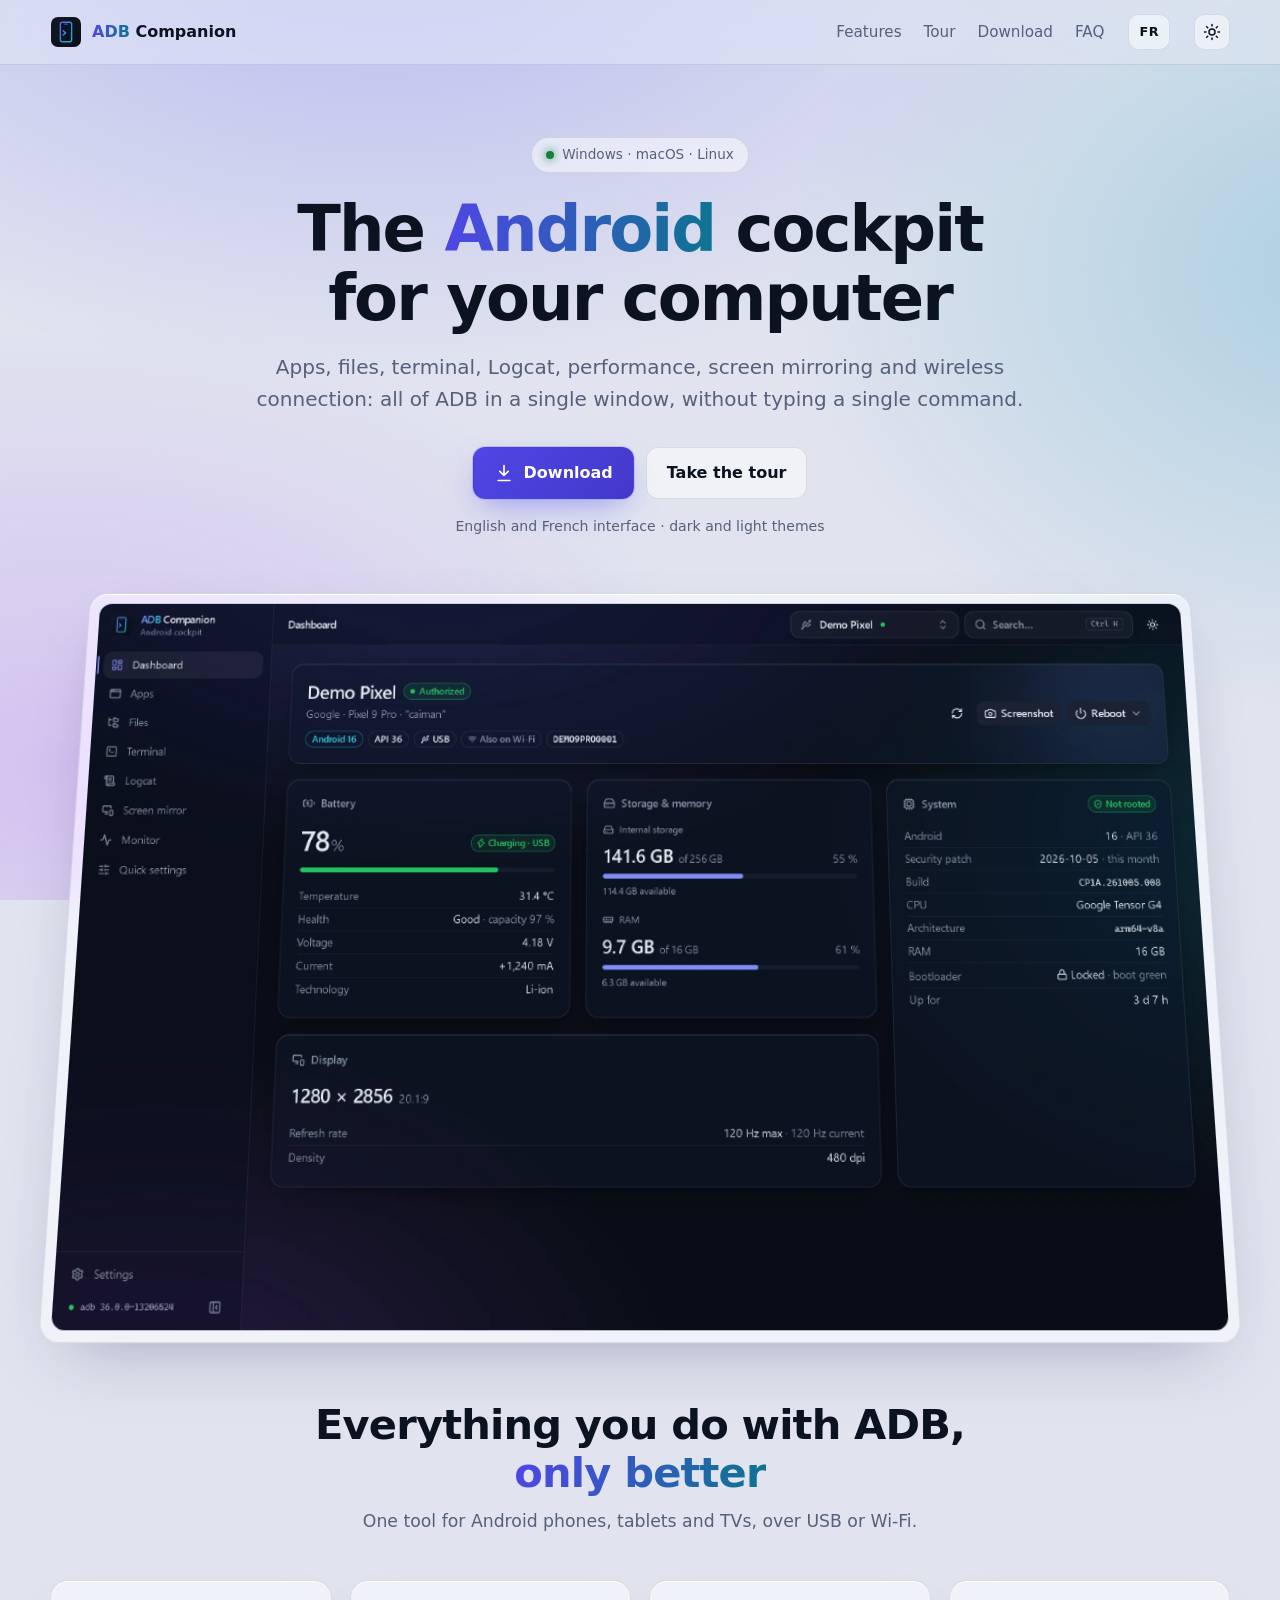
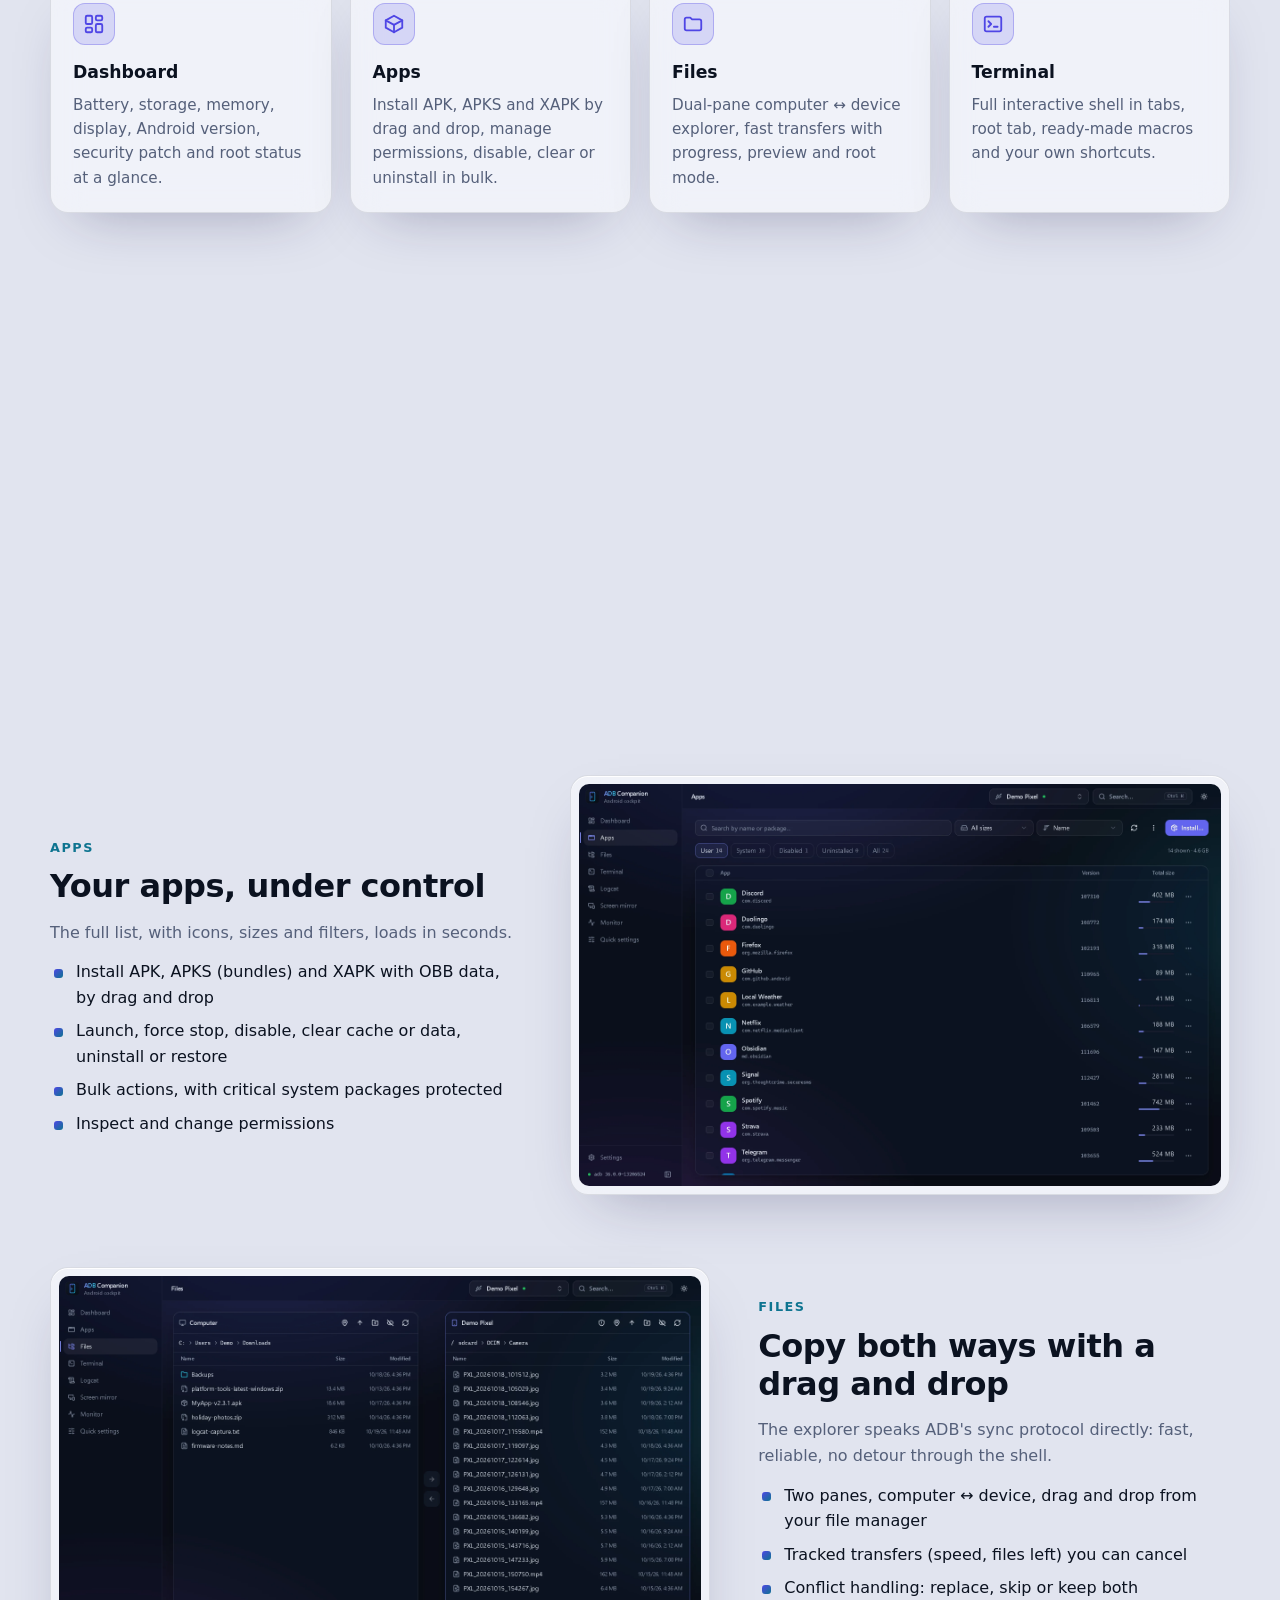
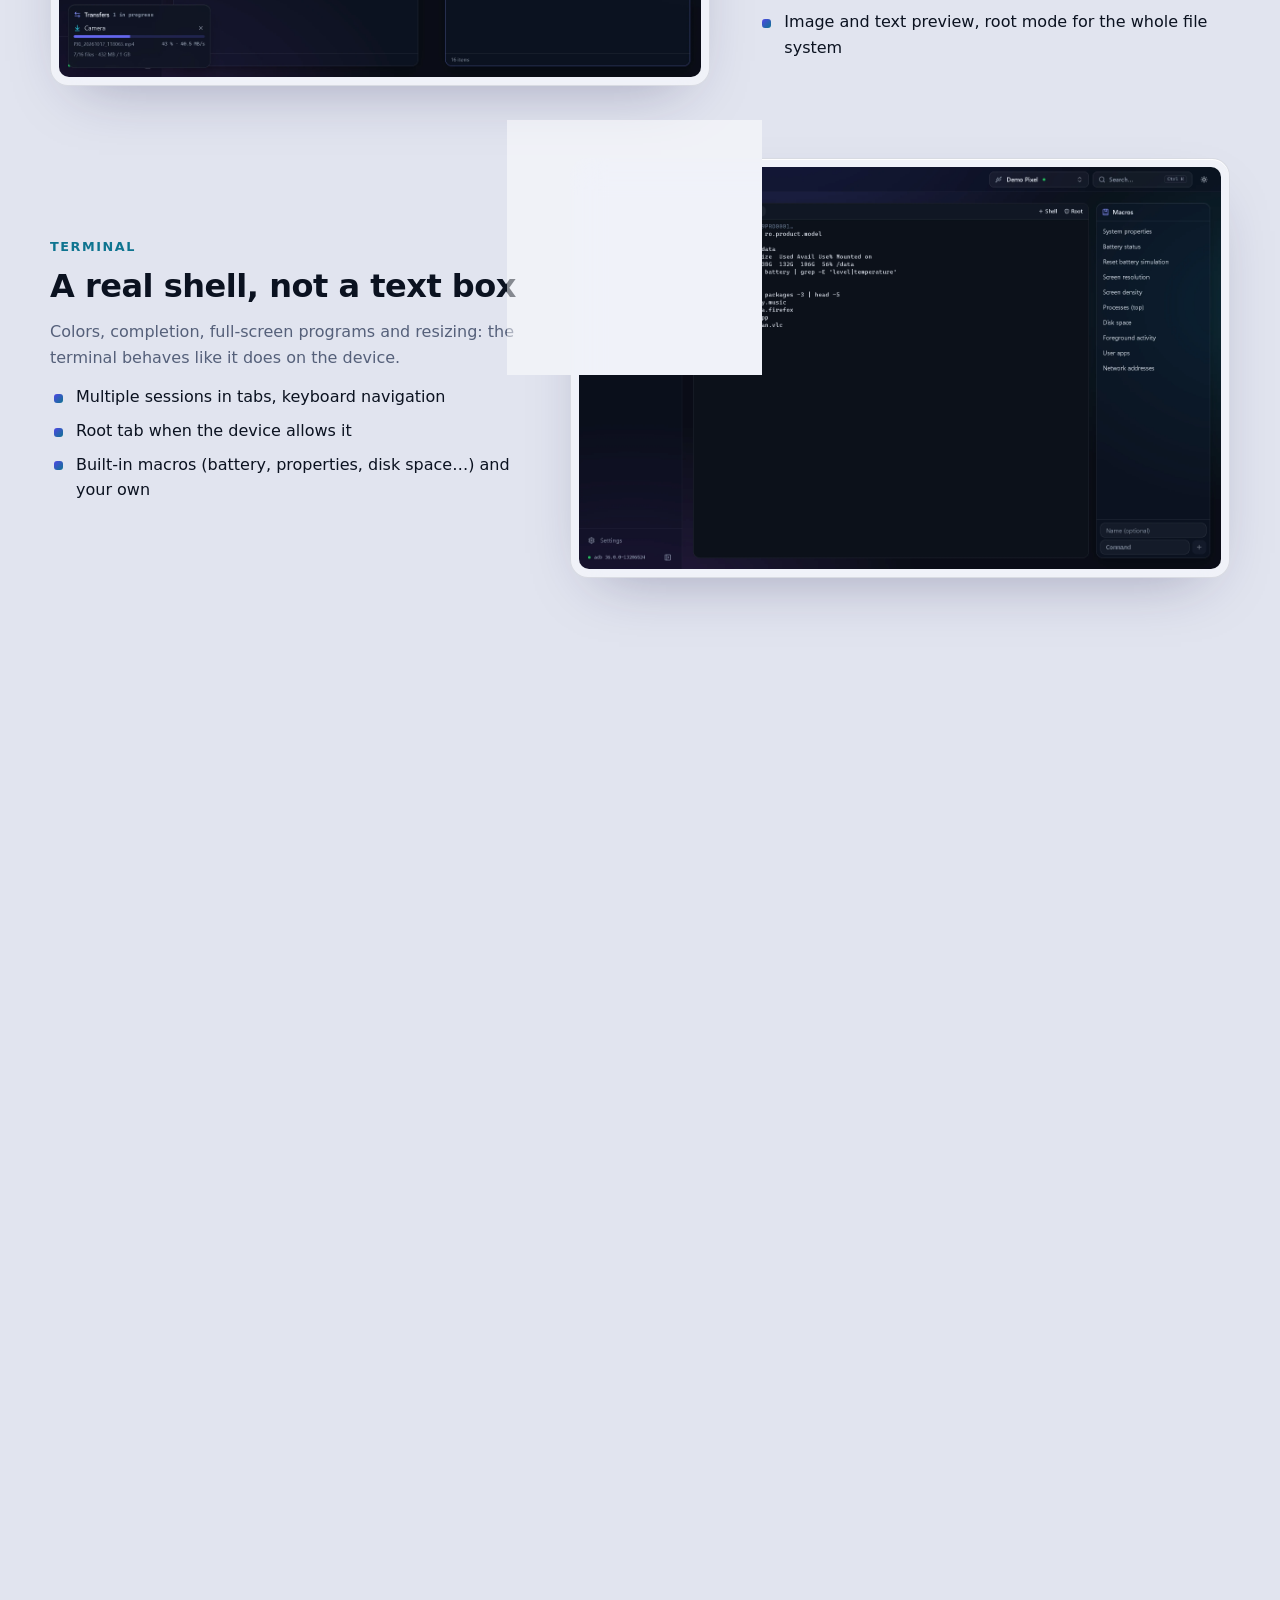
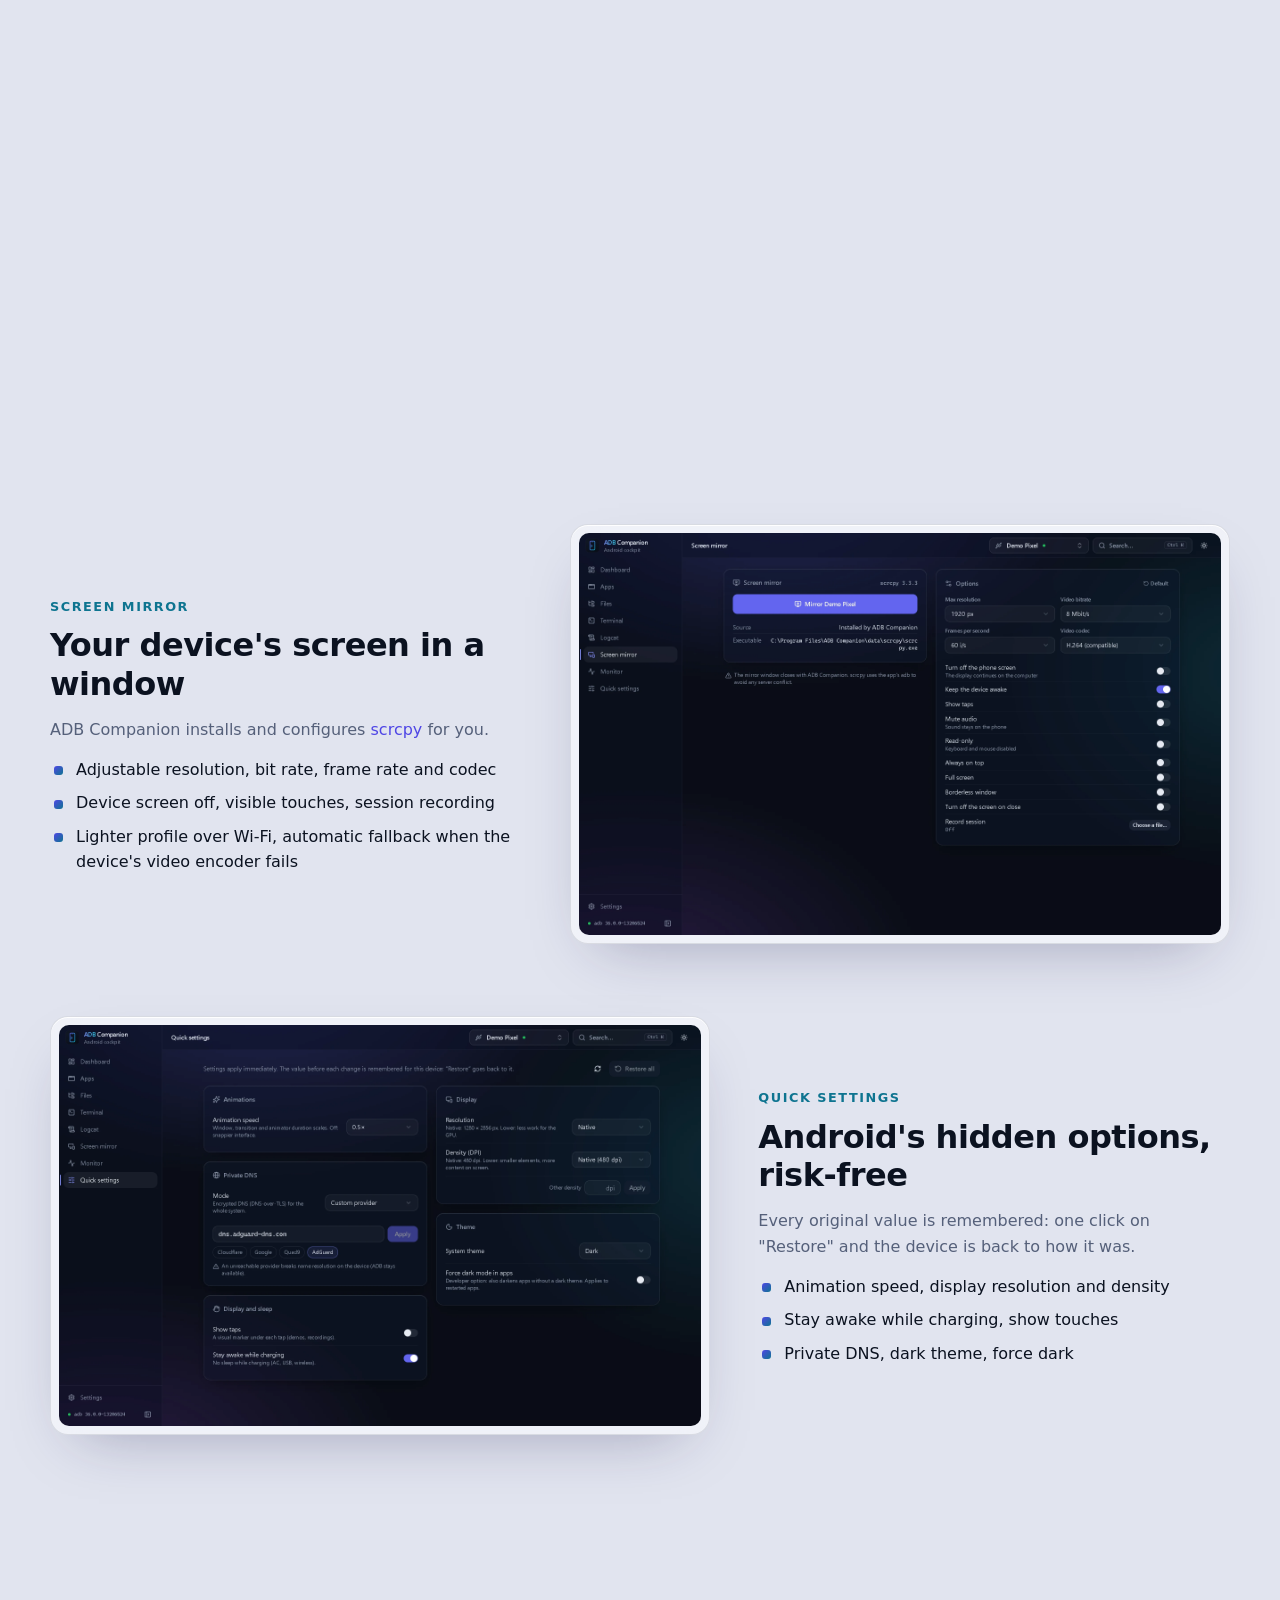
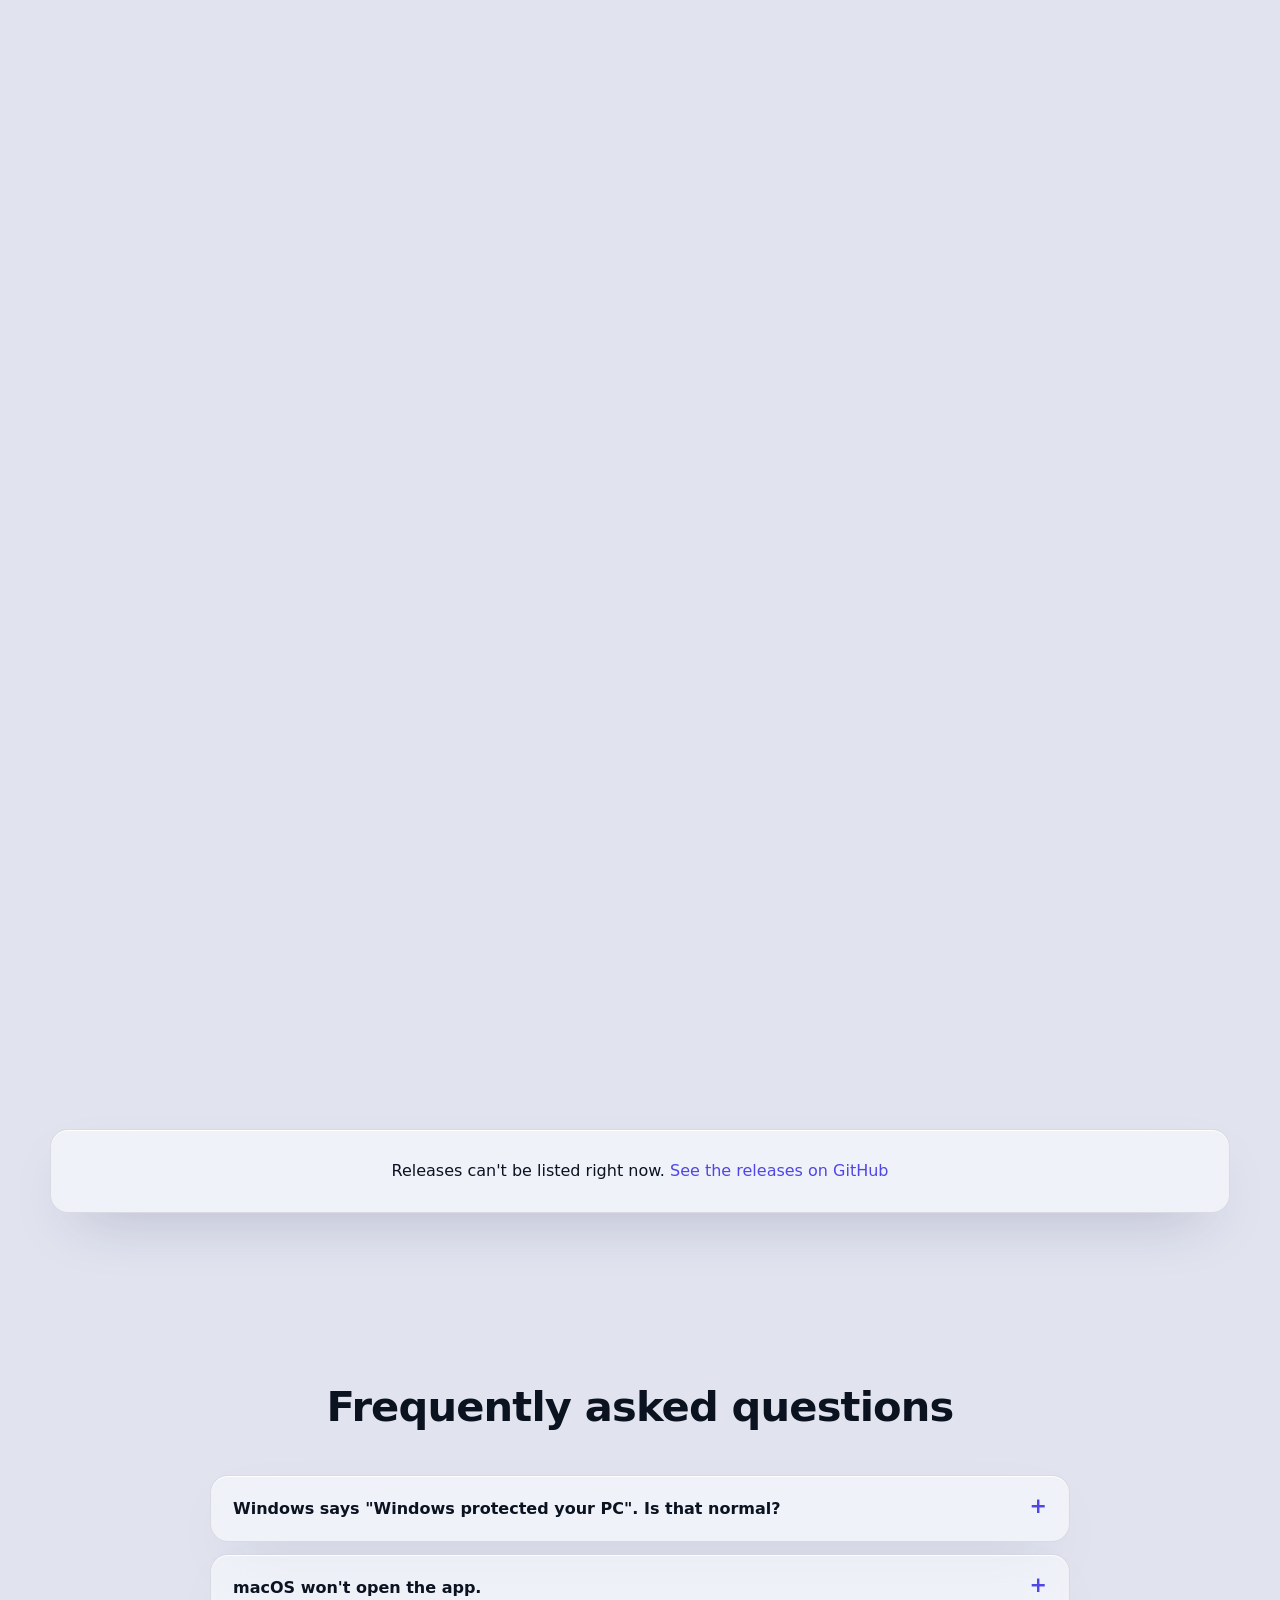
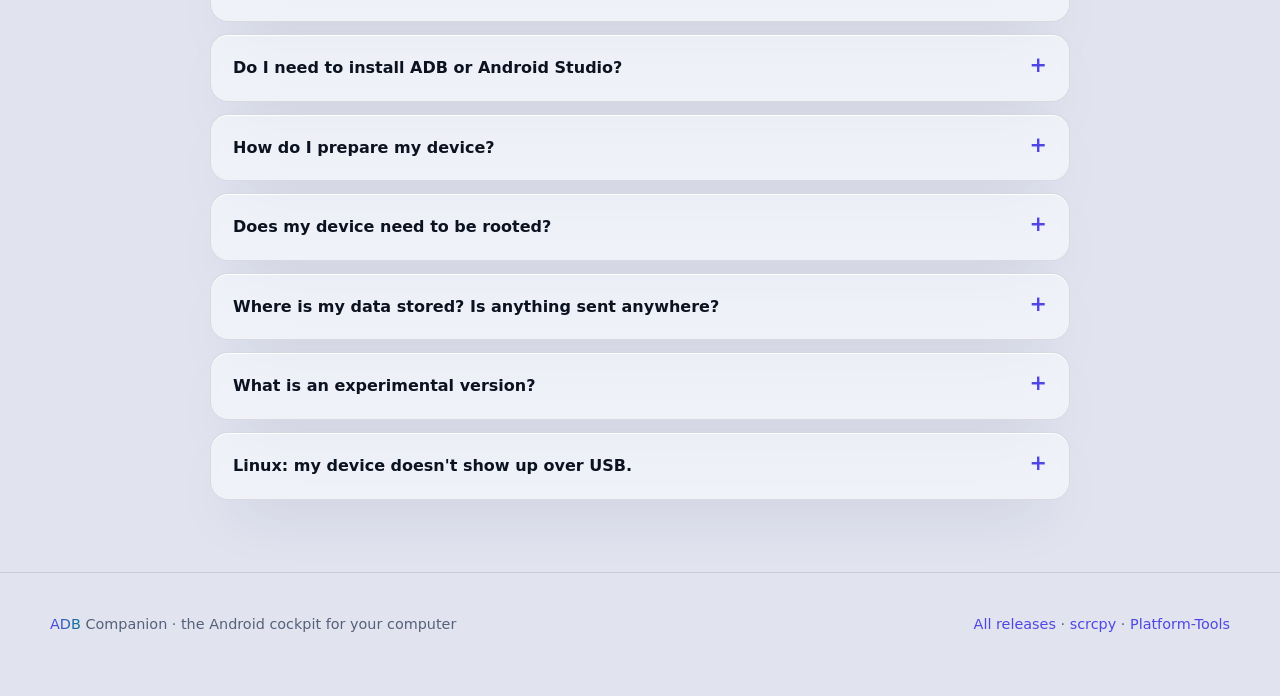
==== docs/index.html @ e66d1c21 "Site GitHub Pages et README (français et anglais) docs/ : page de présentation d'ADB Companion (docs" ====
<!doctype html>
<html lang="fr">
<head>
<meta charset="utf-8">
<meta name="viewport" content="width=device-width, initial-scale=1">
<title>ADB Companion — le cockpit Android de votre ordinateur</title>
<meta name="description" content="ADB Companion : gérez vos appareils Android depuis Windows, macOS ou Linux. Applications, fichiers, terminal, Logcat, moniteur, miroir d'écran et connexion sans fil, sans ligne de commande.">
<meta property="og:title" content="ADB Companion">
<meta property="og:description" content="Le cockpit Android de votre ordinateur : applications, fichiers, terminal, Logcat, moniteur, miroir d'écran et ADB sans fil.">
<meta property="og:image" content="screens/dashboard.webp">
<meta name="theme-color" content="#090d16">
<link rel="icon" type="image/svg+xml" href="logo.svg">
<link rel="alternate" hreflang="fr" href="https://alexcmb.github.io/adbcompanion-releases/">
<link rel="alternate" hreflang="en" href="https://alexcmb.github.io/adbcompanion-releases/en/">
<link rel="alternate" hreflang="x-default" href="https://alexcmb.github.io/adbcompanion-releases/">
<script>
document.documentElement.classList.add("js");
// Version anglaise pour un navigateur qui n'est pas en français, sauf choix mémorisé (lien FR / EN).
(() => {
  let pref = null;
  try { pref = localStorage.getItem("lang"); } catch { /* stockage indisponible */ }
  const browser = (navigator.languages && navigator.languages[0]) || navigator.language || "fr";
  if (pref === "en" || (!pref && !/^fr(-|$)/i.test(browser))) location.replace("en/" + location.hash);
})();
</script>
<link rel="stylesheet" href="site.css">
</head>
<body>

<header class="nav">
  <div class="wrap">
    <a class="brand" href="#"><img src="logo.svg" alt="" width="32" height="32"><span><span class="gradient">ADB</span> Companion</span></a>
    <nav aria-label="Sections">
      <a href="#fonctionnalites">Fonctionnalités</a>
      <a href="#visite">Visite guidée</a>
      <a href="#telecharger">Télécharger</a>
      <a href="#faq">FAQ</a>
    </nav>
    <a class="lang-switch" href="en/" data-lang="en" hreflang="en" lang="en" title="English version">EN</a>
    <button class="theme-toggle" type="button" id="theme" aria-label="Basculer le thème clair / sombre">
      <svg viewBox="0 0 24 24" width="18" height="18" fill="none" stroke="currentColor" stroke-width="2" stroke-linecap="round"><circle cx="12" cy="12" r="4"/><path d="M12 2v2M12 20v2M4.9 4.9l1.4 1.4M17.7 17.7l1.4 1.4M2 12h2M20 12h2M4.9 19.1l1.4-1.4M17.7 6.3l1.4-1.4"/></svg>
    </button>
  </div>
</header>

<main>
  <div class="hero wrap">
    <span class="pill"><span class="dot"></span><span id="hero-version">Windows · macOS · Linux</span></span>
    <h1>Le cockpit <span class="gradient">Android</span> de votre ordinateur</h1>
    <p class="lead">Applications, fichiers, terminal, Logcat, performances, miroir d'écran et connexion sans fil : tout ADB dans une seule fenêtre, sans taper une ligne de commande.</p>
    <div class="cta">
      <a class="btn primary" id="hero-download" href="#telecharger">
        <svg viewBox="0 0 24 24" fill="none" stroke="currentColor" stroke-width="2" stroke-linecap="round" stroke-linejoin="round"><path d="M12 3v12M7 10l5 5 5-5M5 21h14"/></svg>
        <span id="hero-download-label">Télécharger</span>
      </a>
      <a class="btn" href="#visite">Visite guidée</a>
    </div>
    <p class="meta" id="hero-meta">Interface en français et en anglais · thème sombre et clair</p>
    <div class="shot-frame glass">
      <img src="screens/dashboard.webp" alt="Tableau de bord d'ADB Companion : batterie, stockage, mémoire, système et écran de l'appareil connecté" width="1440" height="900" data-zoom>
    </div>
  </div>

  <section id="fonctionnalites">
    <div class="wrap">
      <div class="section-head">
        <h2>Tout ce que vous faites avec ADB, <span class="gradient">en mieux</span></h2>
        <p>Un seul outil pour les téléphones, tablettes et téléviseurs Android, en USB comme en Wi-Fi.</p>
      </div>
      <div class="grid">
        <article class="feature glass">
          <div class="icon"><svg viewBox="0 0 24 24" fill="none" stroke="currentColor" stroke-width="2" stroke-linecap="round" stroke-linejoin="round"><rect x="3" y="3" width="7" height="9" rx="1.5"/><rect x="14" y="3" width="7" height="5" rx="1.5"/><rect x="14" y="12" width="7" height="9" rx="1.5"/><rect x="3" y="16" width="7" height="5" rx="1.5"/></svg></div>
          <h3>Tableau de bord</h3>
          <p>Batterie, stockage, mémoire, écran, version d'Android, correctif de sécurité et état du root d'un coup d'œil.</p>
        </article>
        <article class="feature glass">
          <div class="icon"><svg viewBox="0 0 24 24" fill="none" stroke="currentColor" stroke-width="2" stroke-linecap="round" stroke-linejoin="round"><path d="M21 8 12 3 3 8l9 5 9-5Z"/><path d="m3 8v8l9 5 9-5V8"/><path d="M12 13v8"/></svg></div>
          <h3>Applications</h3>
          <p>Installez APK, APKS et XAPK par glisser-déposer, gérez les permissions, désactivez, videz ou désinstallez par lots.</p>
        </article>
        <article class="feature glass">
          <div class="icon"><svg viewBox="0 0 24 24" fill="none" stroke="currentColor" stroke-width="2" stroke-linecap="round" stroke-linejoin="round"><path d="M3 7a2 2 0 0 1 2-2h4l2 2h8a2 2 0 0 1 2 2v8a2 2 0 0 1-2 2H5a2 2 0 0 1-2-2Z"/></svg></div>
          <h3>Fichiers</h3>
          <p>Explorateur à deux volets ordinateur ↔ appareil, transferts rapides avec progression, aperçu et mode root.</p>
        </article>
        <article class="feature glass">
          <div class="icon"><svg viewBox="0 0 24 24" fill="none" stroke="currentColor" stroke-width="2" stroke-linecap="round" stroke-linejoin="round"><rect x="3" y="4" width="18" height="16" rx="2"/><path d="m7 9 3 3-3 3M13 15h4"/></svg></div>
          <h3>Terminal</h3>
          <p>Shell interactif complet en onglets, onglet root, macros prêtes à l'emploi et vos propres raccourcis.</p>
        </article>
        <article class="feature glass">
          <div class="icon"><svg viewBox="0 0 24 24" fill="none" stroke="currentColor" stroke-width="2" stroke-linecap="round" stroke-linejoin="round"><path d="M4 6h16M4 10h10M4 14h16M4 18h7"/></svg></div>
          <h3>Logcat</h3>
          <p>Journaux en direct, filtres par niveau, étiquette, application ou expression régulière, pause et export.</p>
        </article>
        <article class="feature glass">
          <div class="icon"><svg viewBox="0 0 24 24" fill="none" stroke="currentColor" stroke-width="2" stroke-linecap="round" stroke-linejoin="round"><path d="M3 12h4l3-8 4 16 3-8h4"/></svg></div>
          <h3>Moniteur</h3>
          <p>Processeur cœur par cœur, mémoire, températures et batterie en temps réel, gestionnaire de processus.</p>
        </article>
        <article class="feature glass">
          <div class="icon"><svg viewBox="0 0 24 24" fill="none" stroke="currentColor" stroke-width="2" stroke-linecap="round" stroke-linejoin="round"><rect x="2" y="4" width="14" height="11" rx="2"/><rect x="16" y="9" width="6" height="11" rx="1.5"/><path d="M6 19h6"/></svg></div>
          <h3>Miroir d'écran</h3>
          <p>Affichez et pilotez l'appareil grâce à scrcpy, installé pour vous ; enregistrement et profil Wi-Fi allégé.</p>
        </article>
        <article class="feature glass">
          <div class="icon"><svg viewBox="0 0 24 24" fill="none" stroke="currentColor" stroke-width="2" stroke-linecap="round" stroke-linejoin="round"><path d="M5 12.5a10 10 0 0 1 14 0M8.5 16a5 5 0 0 1 7 0M2 9a15 15 0 0 1 20 0"/><circle cx="12" cy="19.5" r="1"/></svg></div>
          <h3>Sans fil</h3>
          <p>Appairage par QR code ou par code, découverte automatique, passage USB → Wi-Fi en un clic et reconnexion automatique.</p>
        </article>
      </div>
    </div>
  </section>

  <section id="visite">
    <div class="wrap">
      <div class="section-head">
        <h2>Visite guidée</h2>
        <p>Captures réalisées avec des appareils de démonstration : vos données restent les vôtres.</p>
      </div>

      <div class="detail">
        <div class="text">
          <span class="eyebrow">Applications</span>
          <h3>Votre parc d'applications, sous contrôle</h3>
          <p>La liste complète, avec icônes, tailles et filtres, se charge en quelques secondes.</p>
          <ul>
            <li>Installation d'APK, d'APKS (bundles) et de XAPK avec données OBB, par glisser-déposer</li>
            <li>Lancer, arrêter, désactiver, vider le cache ou les données, désinstaller ou restaurer</li>
            <li>Actions par lots, avec protection des paquets critiques du système</li>
            <li>Inspection et modification des permissions</li>
          </ul>
        </div>
        <figure class="glass"><img src="screens/apps.webp" alt="Gestionnaire d'applications : liste avec icônes, versions et tailles" width="1440" height="900" loading="lazy" data-zoom></figure>
      </div>

      <div class="detail reverse">
        <div class="text">
          <span class="eyebrow">Fichiers</span>
          <h3>Copiez dans les deux sens, en un glisser-déposer</h3>
          <p>L'explorateur parle directement le protocole de synchronisation d'ADB : rapide, fiable et sans détour par le shell.</p>
          <ul>
            <li>Deux volets ordinateur ↔ appareil, glisser-déposer depuis l'Explorateur</li>
            <li>Transferts suivis (vitesse, fichiers restants), annulables</li>
            <li>Conflits gérés : remplacer, ignorer ou garder les deux</li>
            <li>Aperçu des images et textes, mode root pour tout le système de fichiers</li>
          </ul>
        </div>
        <figure class="glass"><img src="screens/files.webp" alt="Explorateur de fichiers à deux volets avec un transfert en cours" width="1440" height="900" loading="lazy" data-zoom></figure>
      </div>

      <div class="detail">
        <div class="text">
          <span class="eyebrow">Terminal</span>
          <h3>Un vrai shell, pas une zone de texte</h3>
          <p>Couleurs, complétion, programmes plein écran et redimensionnement : le terminal se comporte comme sur l'appareil.</p>
          <ul>
            <li>Plusieurs sessions en onglets, navigation au clavier</li>
            <li>Onglet root lorsque l'appareil le permet</li>
            <li>Macros intégrées (batterie, propriétés, espace disque…) et personnalisées</li>
          </ul>
        </div>
        <figure class="glass"><img src="screens/terminal.webp" alt="Terminal ADB avec plusieurs commandes et le panneau de macros" width="1440" height="900" loading="lazy" data-zoom></figure>
      </div>

      <div class="detail reverse">
        <div class="text">
          <span class="eyebrow">Logcat</span>
          <h3>Des journaux lisibles, même à mille lignes par seconde</h3>
          <p>Affichage fluide quel que soit le débit, et une vraie pause : rien n'est mémorisé tant qu'elle dure.</p>
          <ul>
            <li>Filtres par niveau, étiquette (avec exclusions), application ou expression régulière</li>
            <li>Suivi automatique des processus d'une application</li>
            <li>Effacement local ou sur l'appareil, export en fichier texte</li>
          </ul>
        </div>
        <figure class="glass"><img src="screens/logcat.webp" alt="Logcat en direct avec niveaux colorés et filtres" width="1440" height="900" loading="lazy" data-zoom></figure>
      </div>

      <div class="detail">
        <div class="text">
          <span class="eyebrow">Moniteur</span>
          <h3>Ce que fait votre appareil, en temps réel</h3>
          <p>Graphiques sur 1 à 30 minutes, relevés toutes les secondes ou plus espacés.</p>
          <ul>
            <li>Charge et fréquence de chaque cœur du processeur</li>
            <li>Mémoire, températures des capteurs et batterie (courant, tension)</li>
            <li>Gestionnaire de processus : tri, recherche, arrêt, libération de mémoire</li>
          </ul>
        </div>
        <figure class="glass"><img src="screens/monitor.webp" alt="Moniteur de performances : processeur, cœurs, mémoire et températures" width="1440" height="900" loading="lazy" data-zoom></figure>
      </div>

      <div class="detail reverse">
        <div class="text">
          <span class="eyebrow">Sans fil</span>
          <h3>Débranchez le câble</h3>
          <p>ADB sans fil sans retenir d'adresse ni de port.</p>
          <ul>
            <li>Appairage par QR code à scanner depuis le téléphone (Android 11 et plus)</li>
            <li>Appairage par code à six chiffres ou connexion à une adresse</li>
            <li>Passage USB → Wi-Fi en un clic, reconnexion automatique</li>
            <li>Un appareil branché en USB et en Wi-Fi n'apparaît qu'une fois</li>
          </ul>
        </div>
        <figure class="glass"><img src="screens/wireless-qr.webp" alt="Dialogue de connexion sans fil affichant un QR code d'appairage" width="1440" height="900" loading="lazy" data-zoom></figure>
      </div>

      <div class="detail">
        <div class="text">
          <span class="eyebrow">Miroir d'écran</span>
          <h3>L'écran de l'appareil dans une fenêtre</h3>
          <p>ADB Companion installe et règle <a href="https://github.com/Genymobile/scrcpy" rel="noopener">scrcpy</a> pour vous.</p>
          <ul>
            <li>Définition, débit, images par seconde et codec réglables</li>
            <li>Écran éteint côté appareil, touches visibles, enregistrement de la session</li>
            <li>Profil allégé en Wi-Fi, repli automatique si l'encodeur vidéo de l'appareil échoue</li>
          </ul>
        </div>
        <figure class="glass"><img src="screens/mirror.webp" alt="Réglages du miroir d'écran scrcpy" width="1440" height="900" loading="lazy" data-zoom></figure>
      </div>

      <div class="detail reverse">
        <div class="text">
          <span class="eyebrow">Réglages rapides</span>
          <h3>Les options cachées d'Android, sans risque</h3>
          <p>Chaque valeur d'origine est mémorisée : un clic sur « Rétablir » et l'appareil revient à son état initial.</p>
          <ul>
            <li>Vitesse des animations, définition et densité de l'écran</li>
            <li>Rester éveillé en charge, afficher les touches</li>
            <li>DNS privé, thème sombre, assombrissement forcé</li>
          </ul>
        </div>
        <figure class="glass"><img src="screens/tweaks.webp" alt="Réglages rapides : animations, écran, DNS privé et thème" width="1440" height="900" loading="lazy" data-zoom></figure>
      </div>

      <div class="detail">
        <div class="text">
          <span class="eyebrow">Au quotidien</span>
          <h3>Pensé pour aller vite</h3>
          <ul>
            <li>Palette de commandes <kbd>Ctrl</kbd> + <kbd>K</kbd> : n'importe quelle vue ou action au clavier</li>
            <li>Redémarrage en mode normal, recovery, bootloader, fastbootd ou EDL ; capture d'écran à enregistrer ou copier</li>
            <li>Icône dans la zone de notification et notifications de connexion</li>
            <li>ADB téléchargé automatiquement si absent, mises à jour signées de l'application</li>
            <li>Thème sombre ou clair avec effet verre, interface en français ou en anglais</li>
          </ul>
        </div>
        <figure class="glass"><img src="screens/palette.webp" alt="Palette de commandes ouverte au-dessus de l'interface" width="1440" height="900" loading="lazy" data-zoom></figure>
      </div>

      <div class="detail reverse">
        <div class="text">
          <span class="eyebrow">Thème clair</span>
          <h3>Aussi à l'aise en plein jour</h3>
          <p>Le thème suit celui du système ou se choisit dans les réglages ; l'effet verre se désactive pour les machines modestes.</p>
        </div>
        <figure class="glass"><img src="screens/dashboard-light.webp" alt="Tableau de bord en thème clair" width="1440" height="900" loading="lazy" data-zoom></figure>
      </div>
    </div>
  </section>

  <section id="telecharger">
    <div class="wrap">
      <div class="section-head">
        <h2>Télécharger</h2>
        <p>Installez, branchez votre appareil avec le débogage USB activé : c'est prêt.</p>
      </div>
      <div class="downloads" id="downloads">
        <div class="glass fallback">Chargement des versions…</div>
      </div>
      <p class="release-info" id="release-info"></p>
    </div>
  </section>

  <section id="faq">
    <div class="wrap">
      <div class="section-head"><h2>Questions fréquentes</h2></div>
      <div class="faq">
        <details class="glass">
          <summary>Windows affiche « Windows a protégé votre ordinateur ». Est-ce normal ?</summary>
          <p>Oui : l'installeur n'est pas encore signé par un certificat de développeur, donc SmartScreen ne le connaît pas. Cliquez sur « Informations complémentaires » puis « Exécuter quand même ». Les mises à jour, elles, sont signées et vérifiées par l'application avant installation.</p>
        </details>
        <details class="glass">
          <summary>macOS refuse d'ouvrir l'application.</summary>
          <p>L'application n'est pas encore notarisée par Apple. Faites un clic droit sur ADB Companion dans le dossier Applications, puis « Ouvrir », et confirmez. Choisissez le fichier <code>aarch64</code> pour un Mac Apple Silicon (M1 et suivants), <code>x64</code> pour un Mac Intel.</p>
        </details>
        <details class="glass">
          <summary>Faut-il installer ADB ou Android Studio ?</summary>
          <p>Non. ADB Companion détecte un ADB existant (Android SDK, PATH…) et, à défaut, propose de télécharger les Platform-Tools officiels de Google en un clic. scrcpy, pour le miroir d'écran, s'installe de la même façon.</p>
        </details>
        <details class="glass">
          <summary>Comment préparer mon appareil ?</summary>
          <p>Dans les paramètres Android, ouvrez « À propos du téléphone » et touchez sept fois « Numéro de build » pour afficher les Options pour les développeurs. Activez-y le « Débogage USB » (et le « Débogage sans fil » pour une connexion Wi-Fi), branchez l'appareil, puis acceptez la clé de l'ordinateur sur son écran.</p>
        </details>
        <details class="glass">
          <summary>Faut-il un appareil rooté ?</summary>
          <p>Non. Le root n'est utilisé que pour quelques fonctions avancées (explorateur de tout le système de fichiers, onglet root du terminal, vidage du cache d'une application) lorsque votre gestionnaire de root l'accorde au shell.</p>
        </details>
        <details class="glass">
          <summary>Où sont rangées mes données ? Mes informations sont-elles envoyées quelque part ?</summary>
          <p>Sous Windows, l'installation est « portable » : réglages, journaux et outils téléchargés sont dans un dossier <code>data</code> à côté de l'application (l'installeur propose de le supprimer à la désinstallation). L'application n'envoie aucune donnée : elle ne contacte Internet que pour vérifier les mises à jour et télécharger ADB ou scrcpy à votre demande.</p>
        </details>
        <details class="glass">
          <summary>Qu'est-ce qu'une version expérimentale ?</summary>
          <p>Une pré-version publiée pour test : nouveautés en avance, bugs possibles. Dans Réglages → Mises à jour, l'option « Versions expérimentales » permet de les recevoir automatiquement.</p>
        </details>
        <details class="glass">
          <summary>Linux : mon appareil n'apparaît pas en USB.</summary>
          <p>Votre utilisateur doit avoir accès aux périphériques USB Android : installez le paquet de règles udev de votre distribution (souvent <code>android-udev-rules</code> ou <code>android-sdk-platform-tools-common</code>), ajoutez-vous au groupe indiqué (<code>plugdev</code> ou <code>adbusers</code>), puis rebranchez l'appareil.</p>
        </details>
      </div>
    </div>
  </section>
</main>

<footer>
  <div class="wrap">
    <span><span class="gradient">ADB</span> Companion · le cockpit Android de votre ordinateur</span>
    <span><a href="https://github.com/alexcmb/adbcompanion-releases/releases" rel="noopener">Toutes les versions</a> · <a href="https://github.com/Genymobile/scrcpy" rel="noopener">scrcpy</a> · <a href="https://developer.android.com/tools/releases/platform-tools" rel="noopener">Platform-Tools</a></span>
  </div>
</footer>

<!-- Icônes des plateformes (téléchargements) -->
<template id="icon-windows"><svg viewBox="0 0 24 24" fill="currentColor"><path d="M3 5.5 10.5 4.4v7.1H3zM11.5 4.3 21 3v8.5h-9.5zM3 12.5h7.5v7.1L3 18.5zM11.5 12.5H21V21l-9.5-1.3z"/></svg></template>
<template id="icon-macos"><svg viewBox="0 0 24 24" fill="currentColor"><path d="M16.4 12.6c0-2.4 2-3.6 2.1-3.7-1.2-1.7-3-1.9-3.6-2-1.5-.2-3 .9-3.8.9-.8 0-2-.9-3.3-.9-1.7 0-3.3 1-4.2 2.5-1.8 3.1-.5 7.7 1.3 10.2.9 1.2 1.9 2.6 3.2 2.6 1.3-.1 1.8-.8 3.3-.8s2 .8 3.3.8c1.4 0 2.3-1.3 3.1-2.5 1-1.4 1.4-2.8 1.4-2.9 0 0-2.8-1.1-2.8-4.2zM13.9 5.2c.7-.8 1.2-2 1-3.2-1 0-2.2.7-2.9 1.5-.6.7-1.2 1.9-1 3.1 1.1.1 2.2-.6 2.9-1.4z"/></svg></template>
<template id="icon-linux"><svg viewBox="0 0 24 24" fill="none" stroke="currentColor" stroke-width="1.8" stroke-linecap="round" stroke-linejoin="round"><path d="M12 2c-2.2 0-3.5 1.9-3.5 4.4 0 1.4.3 2.3-.6 3.6C6.6 11.8 5 14 5 16.3c0 .9.3 1.6.8 2.1"/><path d="M12 2c2.2 0 3.5 1.9 3.5 4.4 0 1.4-.3 2.3.6 3.6 1.3 1.8 2.9 4 2.9 6.3 0 .9-.3 1.6-.8 2.1"/><path d="M8 19.5c-1.2.6-2.9.2-3.4 1.2-.3.6 1.4 1.3 3.4 1.3 1.6 0 2.4-.8 4-.8s2.4.8 4 .8c2 0 3.7-.7 3.4-1.3-.5-1-2.2-.6-3.4-1.2"/><circle cx="10.3" cy="6.5" r=".6" fill="currentColor"/><circle cx="13.7" cy="6.5" r=".6" fill="currentColor"/><path d="M10.5 9c.9.6 2.1.6 3 0"/></svg></template>
<template id="icon-file"><svg viewBox="0 0 24 24" fill="none" stroke="currentColor" stroke-width="2" stroke-linecap="round" stroke-linejoin="round"><path d="M12 3v12M7 10l5 5 5-5M5 21h14"/></svg></template>

<dialog class="viewer" id="viewer" aria-label="Capture d'écran agrandie">
  <form method="dialog"><button type="submit" style="all:unset;display:block;cursor:zoom-out"><img id="viewer-img" alt=""><p id="viewer-caption"></p></button></form>
</dialog>

<script src="site.js"></script>
</body>
</html>
---- docs/site.css ----
/* Site d'ADB Companion : styles communs aux pages française et anglaise. */
:root {
  --bg: #090d16;
  --bg-2: #0e1422;
  --fg: #e5e9f2;
  --muted: #8b95a9;
  --card: rgb(17 24 39 / 0.55);
  --card-strong: rgb(15 21 34 / 0.86);
  --border: rgb(255 255 255 / 0.09);
  --edge: rgb(255 255 255 / 0.07);
  --indigo: #818cf8;
  --indigo-strong: #6366f1;
  --cyan: #22d3ee;
  --amber: #f59e0b;
  --green: #22c55e;
  --shadow: 0 24px 60px -24px rgb(0 0 0 / 0.7);
  --ambient-1: rgb(99 102 241 / 0.28);
  --ambient-2: rgb(34 211 238 / 0.12);
  --ambient-3: rgb(168 85 247 / 0.18);
  --radius: 18px;
  color-scheme: dark;
}
@media (prefers-color-scheme: light) {
  :root:not([data-theme="dark"]) {
    --bg: #e1e4ef;
    --bg-2: #eceef6;
    --fg: #0b1220;
    --muted: #55607a;
    --card: rgb(255 255 255 / 0.5);
    --card-strong: rgb(250 251 255 / 0.88);
    --border: rgb(15 23 42 / 0.1);
    --edge: rgb(255 255 255 / 0.9);
    --indigo: #4f46e5;
    --indigo-strong: #4f46e5;
    --cyan: #0e7490;
    --amber: #b45309;
    --green: #15803d;
    --shadow: 0 24px 60px -28px rgb(30 27 75 / 0.35);
    --ambient-1: rgb(99 102 241 / 0.34);
    --ambient-2: rgb(8 145 178 / 0.24);
    --ambient-3: rgb(168 85 247 / 0.24);
    color-scheme: light;
  }
}
:root[data-theme="light"] {
  --bg: #e1e4ef; --bg-2: #eceef6; --fg: #0b1220; --muted: #55607a;
  --card: rgb(255 255 255 / 0.5); --card-strong: rgb(250 251 255 / 0.88);
  --border: rgb(15 23 42 / 0.1); --edge: rgb(255 255 255 / 0.9);
  --indigo: #4f46e5; --indigo-strong: #4f46e5; --cyan: #0e7490; --amber: #b45309; --green: #15803d;
  --shadow: 0 24px 60px -28px rgb(30 27 75 / 0.35);
  --ambient-1: rgb(99 102 241 / 0.34); --ambient-2: rgb(8 145 178 / 0.24); --ambient-3: rgb(168 85 247 / 0.24);
  color-scheme: light;
}

* { box-sizing: border-box; }
html { scroll-behavior: smooth; }
body {
  margin: 0;
  font: 16px/1.6 "Segoe UI Variable", "Segoe UI", system-ui, -apple-system, "Inter", Roboto, sans-serif;
  color: var(--fg);
  background-color: var(--bg);
  -webkit-font-smoothing: antialiased;
}
/* Fond d'ambiance fixe, vu à travers les panneaux de verre */
body::before {
  content: ""; position: fixed; inset: 0; z-index: -1; pointer-events: none;
  background-image:
    radial-gradient(70rem 42rem at 30% -10%, var(--ambient-1), transparent 70%),
    radial-gradient(50rem 40rem at 105% 30%, var(--ambient-2), transparent 70%),
    radial-gradient(60rem 40rem at 5% 85%, var(--ambient-3), transparent 70%);
}
a { color: var(--indigo); text-decoration: none; }
a:hover { text-decoration: underline; }
img { max-width: 100%; height: auto; display: block; }
code, kbd { font-family: "Cascadia Code", "JetBrains Mono", Consolas, ui-monospace, monospace; font-size: 0.88em; }
kbd { padding: 0.1em 0.45em; border: 1px solid var(--border); border-bottom-width: 2px; border-radius: 6px; background: var(--card); }
:focus-visible { outline: 2px solid var(--indigo); outline-offset: 3px; border-radius: 6px; }

.wrap { width: min(1180px, 100% - 32px); margin-inline: auto; }
.glass {
  background: var(--card);
  border: 1px solid var(--border);
  border-radius: var(--radius);
  -webkit-backdrop-filter: blur(16px) saturate(1.4);
  backdrop-filter: blur(16px) saturate(1.4);
  box-shadow: inset 0 1px 0 var(--edge), var(--shadow);
}
.gradient { background: linear-gradient(90deg, var(--indigo), var(--cyan)); -webkit-background-clip: text; background-clip: text; color: transparent; }
.muted { color: var(--muted); }

/* ── Navigation ── */
header.nav {
  position: sticky; top: 0; z-index: 20;
  background: color-mix(in srgb, var(--bg) 60%, transparent);
  -webkit-backdrop-filter: blur(16px) saturate(1.4);
  backdrop-filter: blur(16px) saturate(1.4);
  border-bottom: 1px solid var(--border);
}
.nav .wrap { display: flex; align-items: center; gap: 24px; height: 64px; }
.brand { display: flex; align-items: center; gap: 10px; font-weight: 650; color: var(--fg); }
.brand:hover { text-decoration: none; }
.brand img { width: 32px; height: 32px; }
.nav nav { display: flex; gap: 22px; margin-left: auto; font-size: 0.95rem; }
.nav nav a { color: var(--muted); }
.nav nav a:hover { color: var(--fg); text-decoration: none; }
.theme-toggle {
  border: 1px solid var(--border); background: var(--card); color: var(--fg);
  width: 36px; height: 36px; border-radius: 10px; cursor: pointer; display: grid; place-items: center;
}
.lang-switch {
  display: grid; place-items: center; height: 36px; padding: 0 10px; border-radius: 10px;
  border: 1px solid var(--border); background: var(--card); color: var(--fg); font-size: 0.8rem; font-weight: 650; letter-spacing: 0.04em;
}
.lang-switch:hover { text-decoration: none; border-color: color-mix(in srgb, var(--indigo) 50%, transparent); }
@media (max-width: 760px) { .nav nav { display: none; } .lang-switch { margin-left: auto; } }

/* ── Boutons ── */
.btn {
  display: inline-flex; align-items: center; gap: 10px;
  padding: 12px 20px; border-radius: 12px; font-weight: 600; font-size: 1rem;
  border: 1px solid var(--border); color: var(--fg); background: var(--card);
  cursor: pointer; transition: transform 0.15s, box-shadow 0.15s, background 0.15s;
}
.btn:hover { text-decoration: none; transform: translateY(-1px); }
.btn.primary {
  background: linear-gradient(135deg, var(--indigo-strong), #4338ca);
  border-color: transparent; color: #fff;
  box-shadow: 0 0 0 1px rgb(129 140 248 / 0.35), 0 12px 32px -10px rgb(99 102 241 / 0.65);
}
.btn.primary:hover { box-shadow: 0 0 0 1px rgb(129 140 248 / 0.5), 0 16px 40px -10px rgb(99 102 241 / 0.8); }
.btn small { font-weight: 400; opacity: 0.8; }
.btn svg { width: 20px; height: 20px; flex: none; }

/* ── Héros ── */
.hero { padding: 72px 0 40px; text-align: center; }
.pill {
  display: inline-flex; align-items: center; gap: 8px; padding: 6px 14px; border-radius: 999px;
  font-size: 0.85rem; color: var(--muted); border: 1px solid var(--border); background: var(--card);
}
.pill .dot { width: 8px; height: 8px; border-radius: 50%; background: var(--green); box-shadow: 0 0 10px var(--green); }
.hero h1 { font-size: clamp(2.3rem, 5.5vw, 4rem); line-height: 1.08; letter-spacing: -0.03em; margin: 22px auto 18px; max-width: 16ch; }
.hero p.lead { font-size: clamp(1.05rem, 2vw, 1.25rem); color: var(--muted); max-width: 62ch; margin: 0 auto 32px; }
.cta { display: flex; flex-wrap: wrap; gap: 12px; justify-content: center; }
.hero .meta { margin-top: 16px; font-size: 0.88rem; color: var(--muted); }
.shot-frame { margin: 56px auto 0; padding: 10px; max-width: 1100px; }
.shot-frame img { border-radius: 12px; cursor: zoom-in; }

/* ── Sections ── */
section { padding: 72px 0; }
.section-head { text-align: center; max-width: 64ch; margin: 0 auto 44px; }
.section-head h2 { font-size: clamp(1.8rem, 3.6vw, 2.6rem); letter-spacing: -0.02em; margin: 0 0 12px; line-height: 1.15; }
.section-head p { color: var(--muted); margin: 0; font-size: 1.08rem; }

.grid { display: grid; gap: 18px; grid-template-columns: repeat(auto-fit, minmax(250px, 1fr)); }
.feature { padding: 22px; }
.feature .icon {
  width: 42px; height: 42px; border-radius: 12px; display: grid; place-items: center; margin-bottom: 14px;
  background: color-mix(in srgb, var(--indigo) 16%, transparent); color: var(--indigo);
  box-shadow: inset 0 0 0 1px color-mix(in srgb, var(--indigo) 30%, transparent);
}
.feature .icon svg { width: 22px; height: 22px; }
.feature h3 { margin: 0 0 6px; font-size: 1.08rem; }
.feature p { margin: 0; color: var(--muted); font-size: 0.95rem; }

/* Présentation détaillée : texte + capture en alternance */
.detail { display: grid; grid-template-columns: 5fr 7fr; gap: 48px; align-items: center; padding: 36px 0; }
.detail.reverse { grid-template-columns: 7fr 5fr; }
.detail.reverse .text { order: 2; }
.detail .eyebrow { font-size: 0.8rem; text-transform: uppercase; letter-spacing: 0.12em; color: var(--cyan); font-weight: 650; }
.detail h3 { font-size: clamp(1.5rem, 2.6vw, 2rem); margin: 8px 0 14px; letter-spacing: -0.015em; line-height: 1.2; }
.detail p { color: var(--muted); margin: 0 0 14px; }
.detail ul { margin: 0; padding: 0; list-style: none; display: grid; gap: 8px; }
.detail li { position: relative; padding-left: 26px; }
.detail li::before {
  content: ""; position: absolute; left: 4px; top: 0.6em; width: 9px; height: 9px; border-radius: 3px;
  background: linear-gradient(135deg, var(--indigo), var(--cyan));
}
.detail figure { margin: 0; padding: 8px; }
.detail figure img { border-radius: 10px; cursor: zoom-in; }
.detail figcaption { font-size: 0.85rem; color: var(--muted); padding: 8px 6px 2px; }
@media (max-width: 900px) {
  .detail, .detail.reverse { grid-template-columns: 1fr; gap: 20px; }
  .detail.reverse .text { order: 0; }
}

/* ── Téléchargement ── */
.downloads { display: grid; gap: 18px; grid-template-columns: repeat(auto-fit, minmax(300px, 1fr)); }
.platform { padding: 24px; display: flex; flex-direction: column; gap: 14px; }
.platform.current { border-color: color-mix(in srgb, var(--indigo) 55%, transparent); box-shadow: inset 0 1px 0 var(--edge), 0 0 0 1px color-mix(in srgb, var(--indigo) 35%, transparent), 0 20px 50px -20px rgb(99 102 241 / 0.55); }
.platform header { display: flex; align-items: center; gap: 12px; }
.platform header svg { width: 30px; height: 30px; }
.platform h3 { margin: 0; font-size: 1.2rem; }
.platform .tag { margin-left: auto; font-size: 0.75rem; padding: 3px 10px; border-radius: 999px; background: color-mix(in srgb, var(--indigo) 18%, transparent); color: var(--indigo); }
.files { display: grid; gap: 8px; }
.file {
  display: flex; align-items: center; gap: 12px; padding: 12px 14px; border-radius: 12px;
  border: 1px solid var(--border); background: color-mix(in srgb, var(--bg) 35%, transparent); color: var(--fg);
}
.file:hover { text-decoration: none; border-color: color-mix(in srgb, var(--indigo) 50%, transparent); }
.file .name { font-weight: 600; }
.file .desc { font-size: 0.85rem; color: var(--muted); }
.file .size { margin-left: auto; font-size: 0.85rem; color: var(--muted); white-space: nowrap; }
.file svg { width: 18px; height: 18px; color: var(--indigo); flex: none; }
.platform .note { font-size: 0.85rem; color: var(--muted); margin: 0; }
.release-info { text-align: center; color: var(--muted); margin: 26px 0 0; font-size: 0.92rem; }
.badge-pre { display: inline-block; padding: 2px 10px; border-radius: 999px; font-size: 0.78rem; font-weight: 600; color: var(--amber); background: color-mix(in srgb, var(--amber) 15%, transparent); margin-left: 6px; }
.fallback { text-align: center; padding: 28px; }

/* ── FAQ ── */
.faq { max-width: 860px; margin: 0 auto; display: grid; gap: 12px; }
.faq details { padding: 4px 22px; }
.faq summary { cursor: pointer; padding: 16px 0; font-weight: 600; list-style: none; display: flex; justify-content: space-between; gap: 16px; }
.faq summary::-webkit-details-marker { display: none; }
.faq summary::after { content: "+"; color: var(--indigo); font-size: 1.3rem; line-height: 1; }
.faq details[open] summary::after { content: "−"; }
.faq details p, .faq details ul { margin: 0 0 16px; color: var(--muted); }

footer { padding: 40px 0 60px; color: var(--muted); font-size: 0.9rem; border-top: 1px solid var(--border); }
footer .wrap { display: flex; flex-wrap: wrap; gap: 16px; justify-content: space-between; align-items: center; }

/* ── Visionneuse ── */
dialog.viewer { border: 0; padding: 0; background: transparent; max-width: min(96vw, 1600px); }
dialog.viewer::backdrop { background: rgb(0 0 0 / 0.75); -webkit-backdrop-filter: blur(4px); backdrop-filter: blur(4px); }
dialog.viewer img { border-radius: 12px; max-height: 90vh; width: auto; margin: auto; }
dialog.viewer p { text-align: center; color: #e5e9f2; margin: 10px 0 0; }

/* ── Apparition au défilement ── */
.js .reveal {
  opacity: 0;
  transform: translate3d(0, 28px, 0);
  filter: blur(6px);
  transition:
    opacity 0.8s cubic-bezier(0.2, 0.7, 0.2, 1),
    transform 0.8s cubic-bezier(0.2, 0.7, 0.2, 1),
    filter 0.8s cubic-bezier(0.2, 0.7, 0.2, 1);
  transition-delay: var(--delay, 0ms);
  will-change: opacity, transform;
}
.js .reveal.from-left { transform: translate3d(-40px, 0, 0); }
.js .reveal.from-right { transform: translate3d(40px, 0, 0); }
.js .reveal.zoom { transform: translate3d(0, 36px, 0) scale(0.95); }
.js .reveal.is-visible { opacity: 1; transform: none; filter: none; will-change: auto; }
/* Capture du héros : légère inclinaison qui se redresse en défilant */
.shot-frame { transform-origin: 50% 0; transform: perspective(1400px) rotateX(var(--tilt, 0deg)); }
.js .shot-frame.reveal.is-visible { transform: perspective(1400px) rotateX(var(--tilt, 0deg)); }

@media (prefers-reduced-motion: reduce) {
  html { scroll-behavior: auto; }
  .btn { transition: none; }
  /* Animations réduites : simple fondu, sans déplacement ni flou. */
  .js .reveal, .js .reveal.from-left, .js .reveal.from-right, .js .reveal.zoom { transform: none; filter: none; transition: opacity 0.6s ease; transition-delay: var(--delay, 0ms); }
  .js .reveal.is-visible { opacity: 1; }
  .shot-frame, .js .shot-frame.reveal.is-visible { transform: none; }
}
@media (prefers-reduced-transparency: reduce) { .glass, header.nav { -webkit-backdrop-filter: none; backdrop-filter: none; background: var(--card-strong); } }
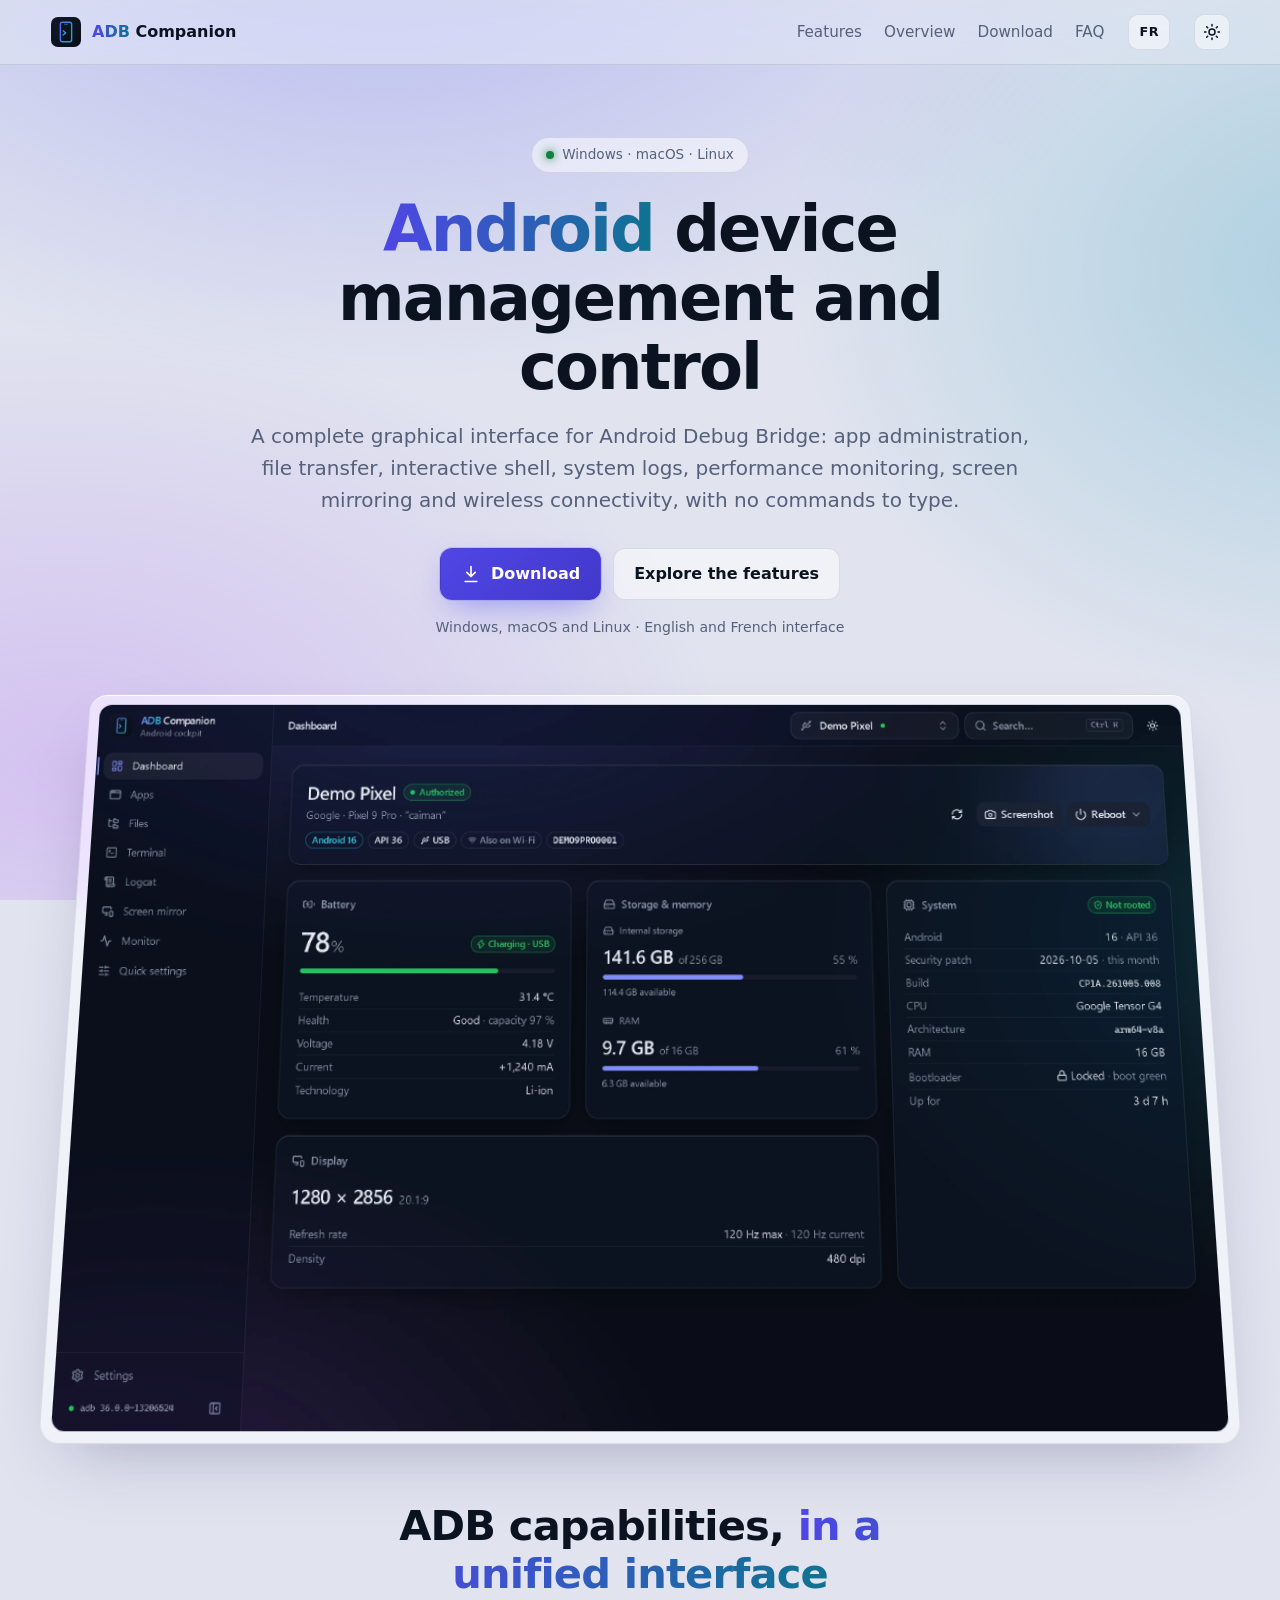
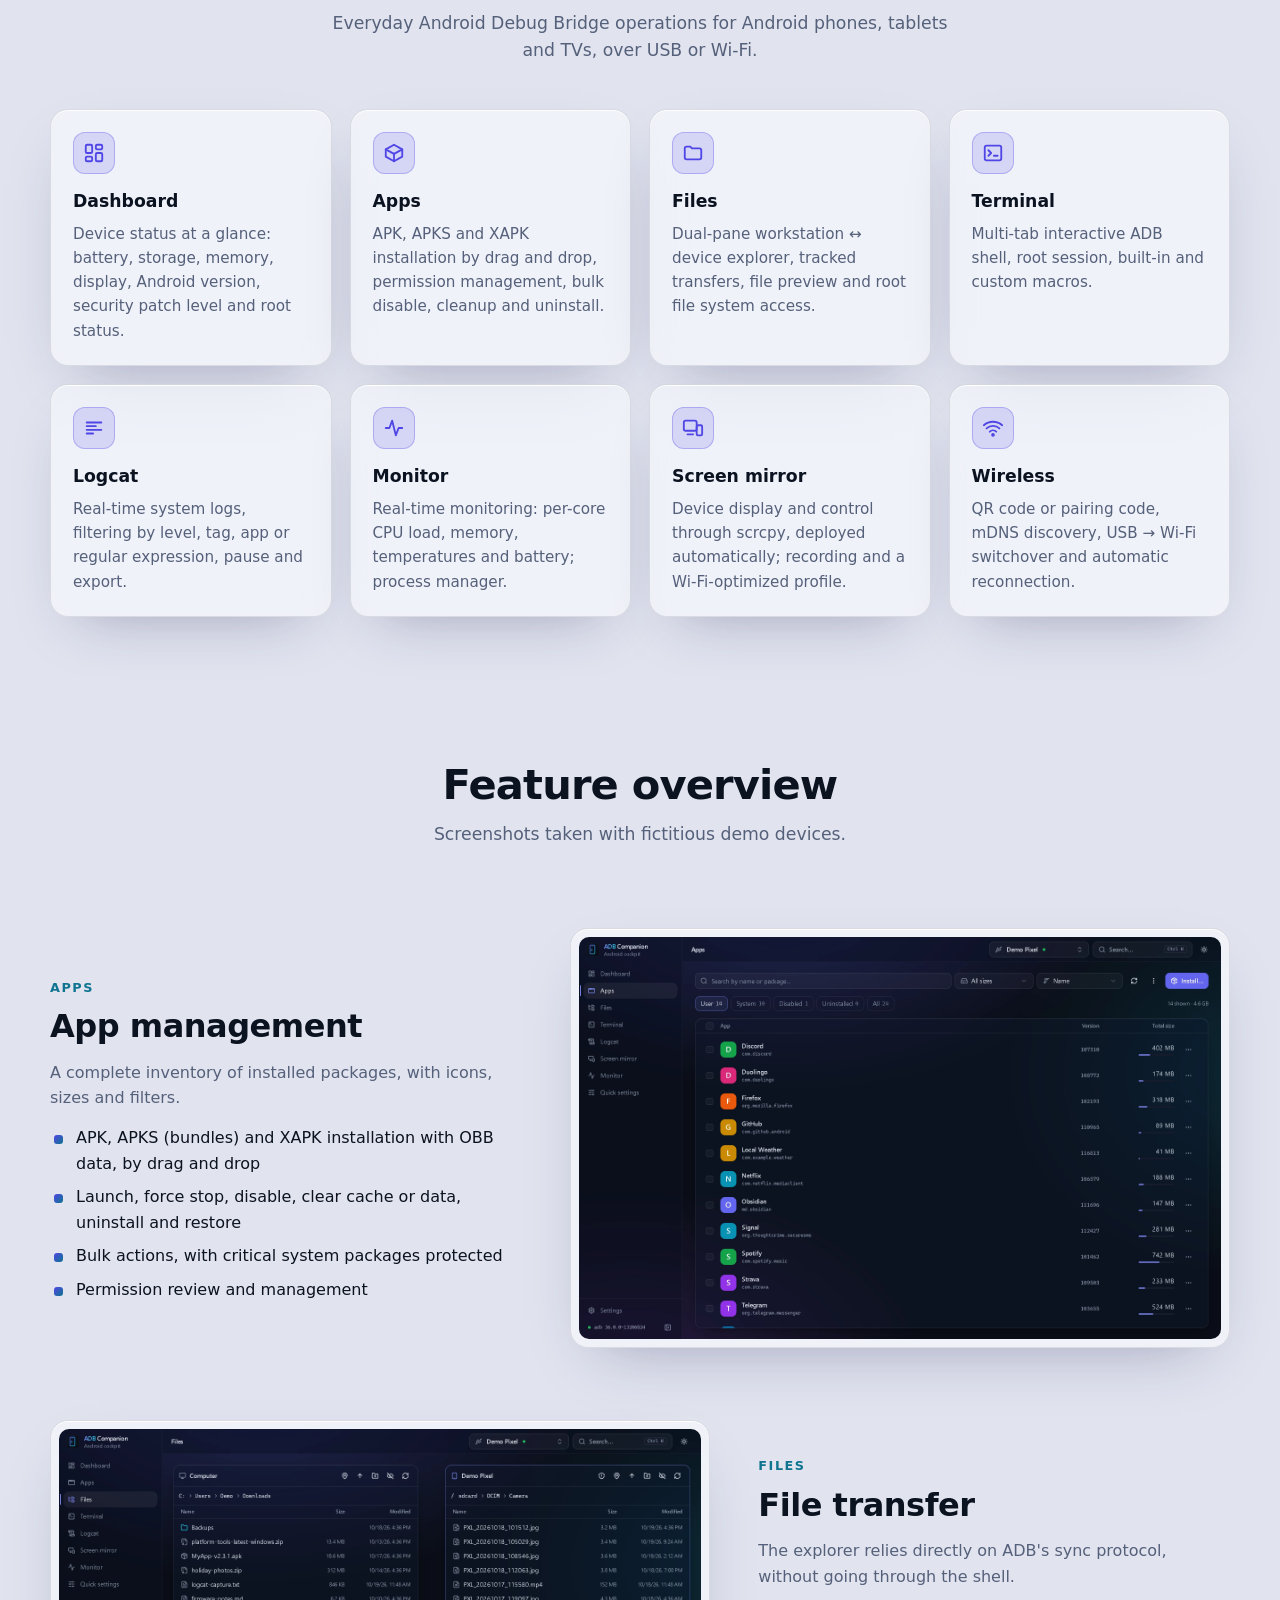
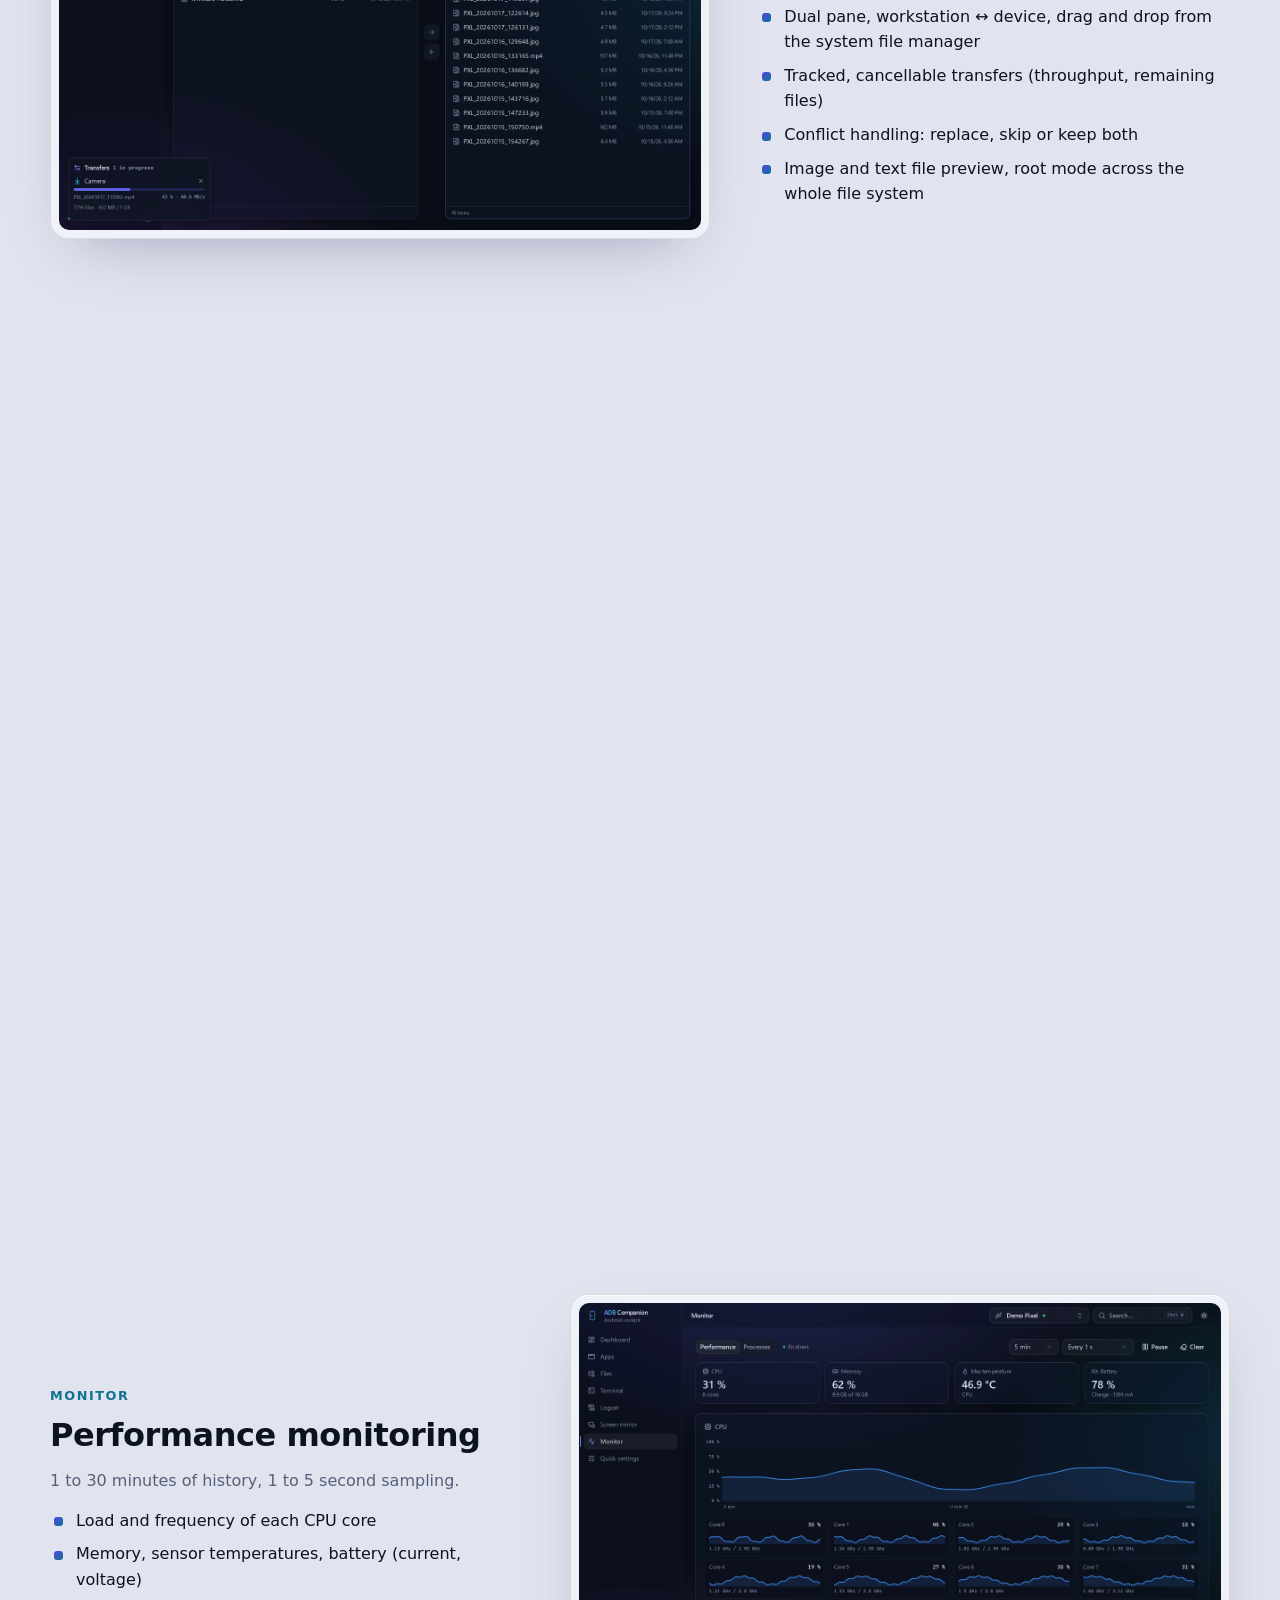
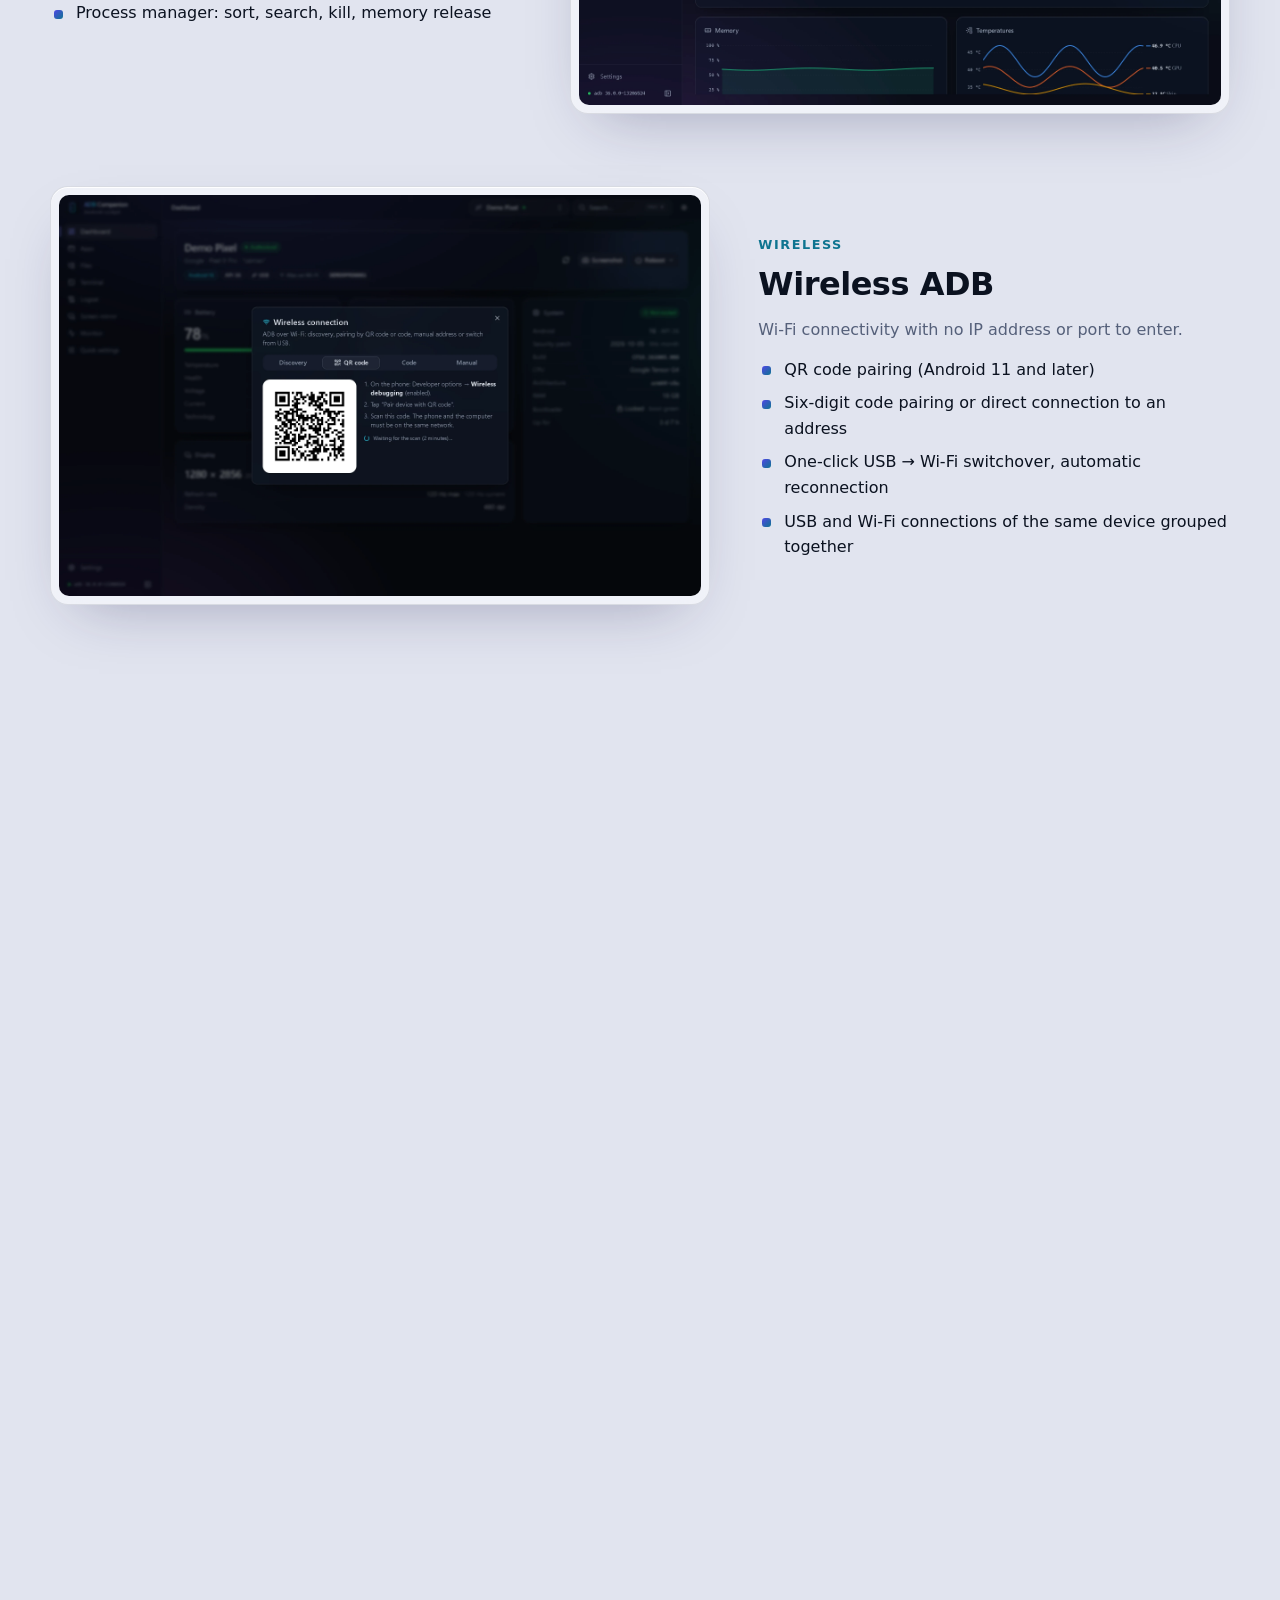
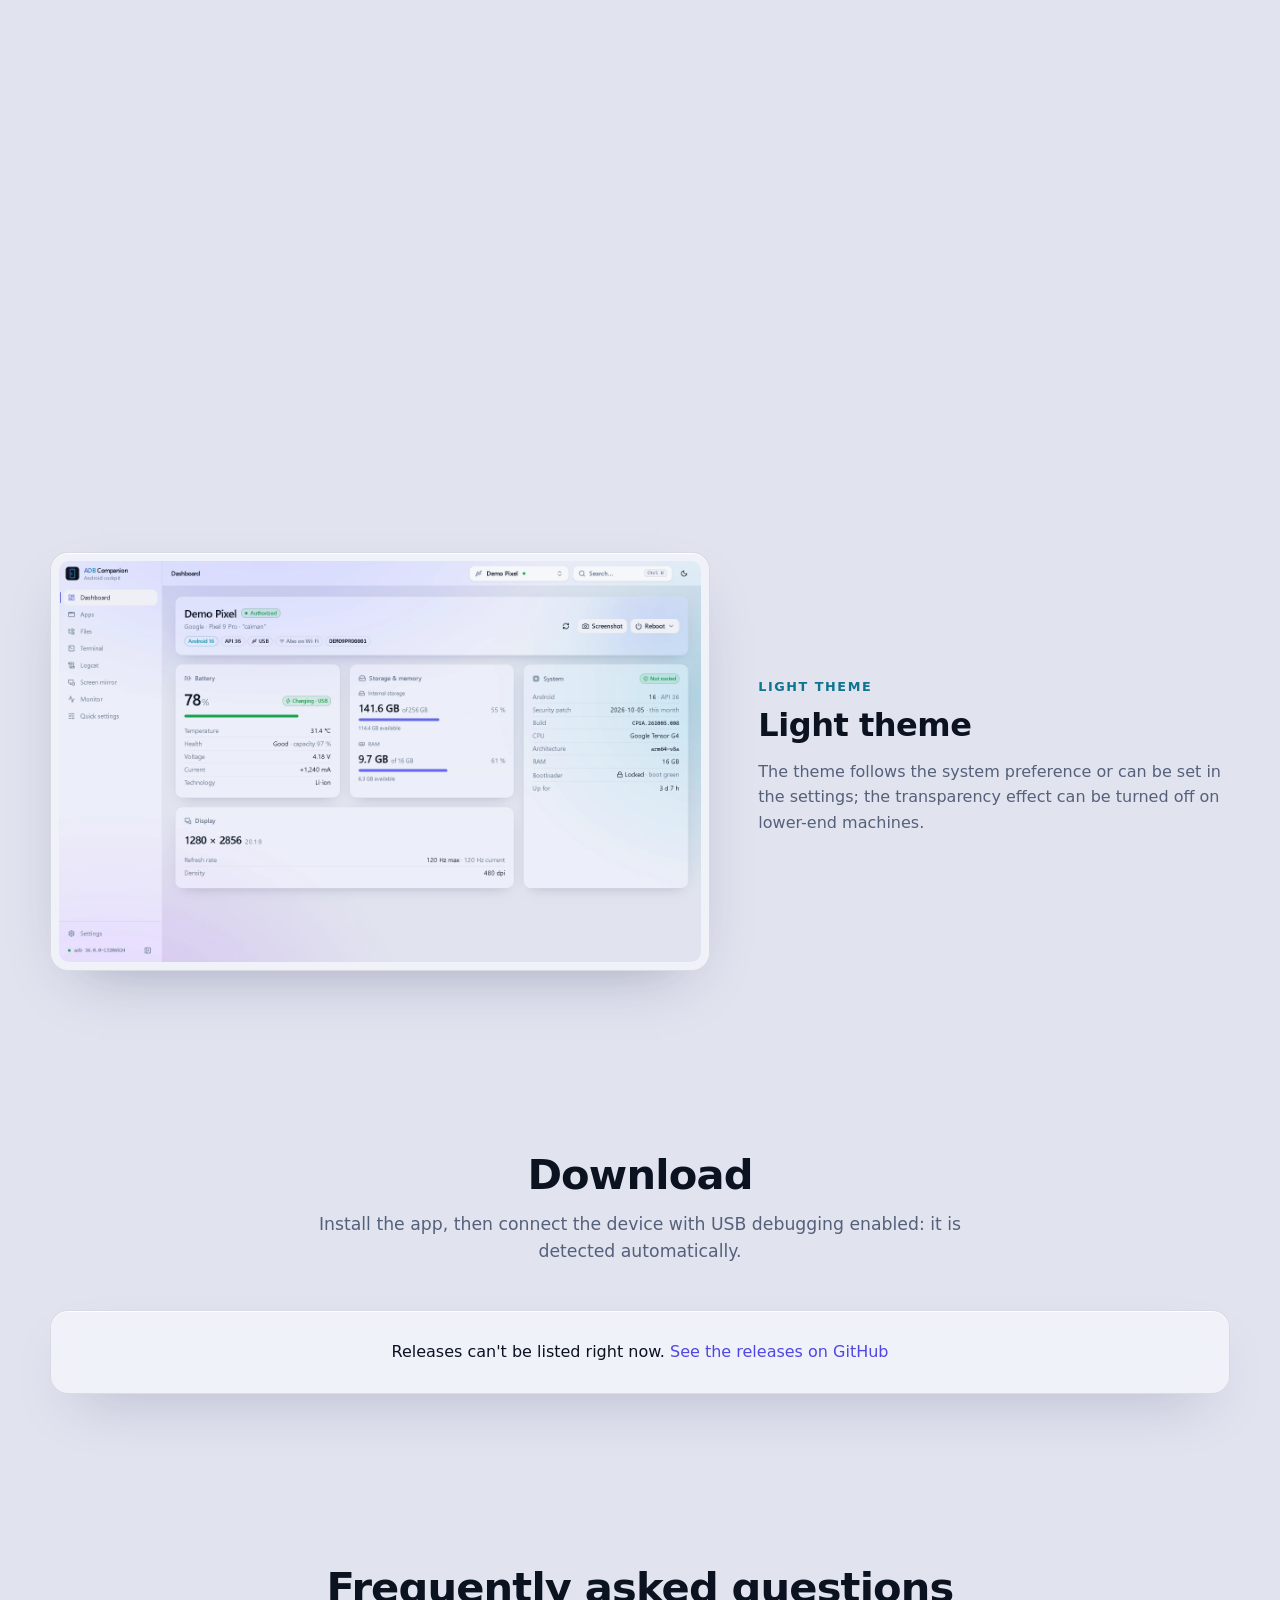
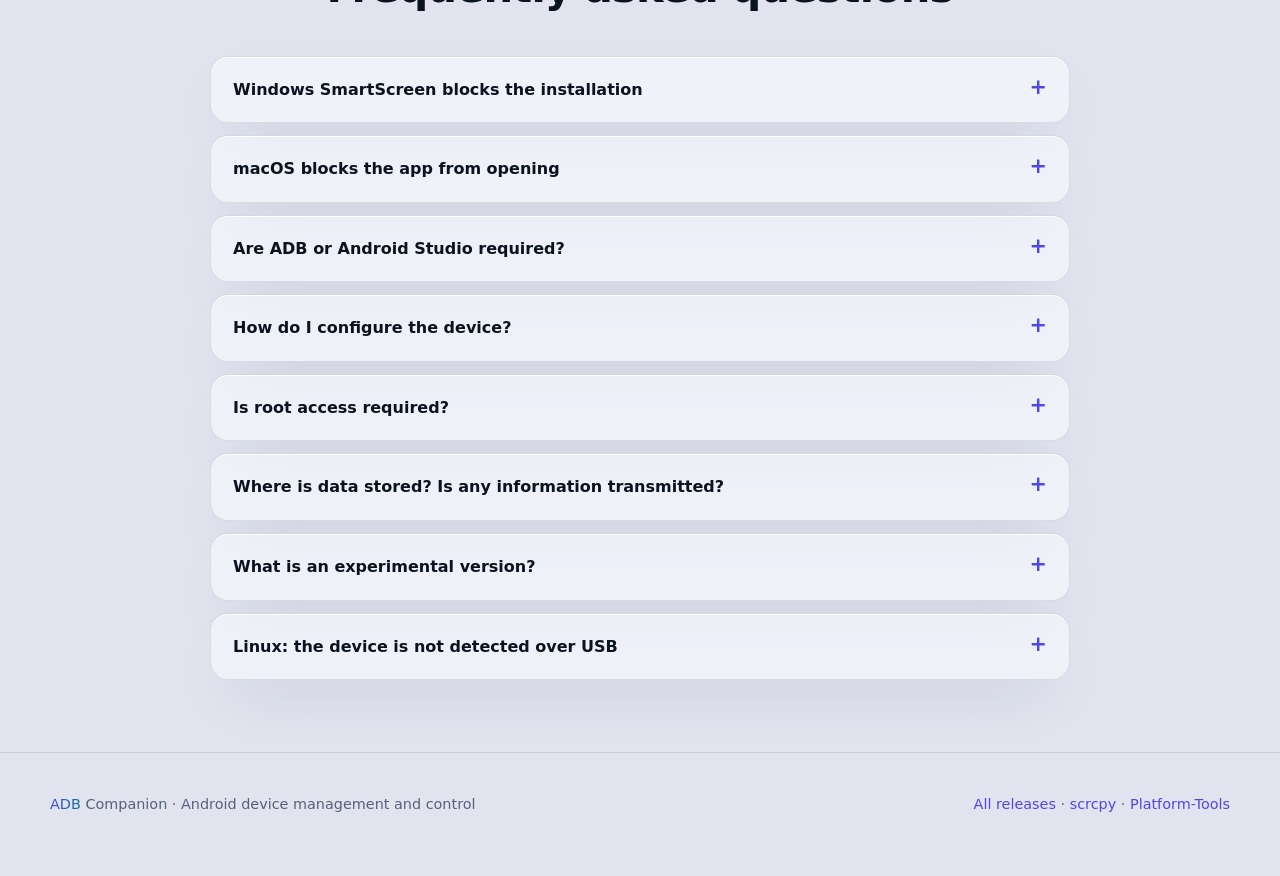
==== commit 3ba2ea2d: "Site et README : rédaction plus professionnelle, README centrés Positionnement « gestion et contrôle" ====
--- a/docs/index.html
+++ b/docs/index.html
@@ -3,10 +3,10 @@
 <head>
 <meta charset="utf-8">
 <meta name="viewport" content="width=device-width, initial-scale=1">
-<title>ADB Companion — le cockpit Android de votre ordinateur</title>
-<meta name="description" content="ADB Companion : gérez vos appareils Android depuis Windows, macOS ou Linux. Applications, fichiers, terminal, Logcat, moniteur, miroir d'écran et connexion sans fil, sans ligne de commande.">
+<title>ADB Companion — gestion et contrôle des appareils Android</title>
+<meta name="description" content="ADB Companion : interface graphique pour Android Debug Bridge sous Windows, macOS et Linux. Gestion des applications, transfert de fichiers, shell, Logcat, supervision, recopie d'écran et ADB sans fil.">
 <meta property="og:title" content="ADB Companion">
-<meta property="og:description" content="Le cockpit Android de votre ordinateur : applications, fichiers, terminal, Logcat, moniteur, miroir d'écran et ADB sans fil.">
+<meta property="og:description" content="Gestion et contrôle des appareils Android via ADB : applications, fichiers, shell, Logcat, supervision, recopie d'écran et ADB sans fil.">
 <meta property="og:image" content="screens/dashboard.webp">
 <meta name="theme-color" content="#090d16">
 <link rel="icon" type="image/svg+xml" href="logo.svg">
@@ -32,12 +32,12 @@
     <a class="brand" href="#"><img src="logo.svg" alt="" width="32" height="32"><span><span class="gradient">ADB</span> Companion</span></a>
     <nav aria-label="Sections">
       <a href="#fonctionnalites">Fonctionnalités</a>
-      <a href="#visite">Visite guidée</a>
-      <a href="#telecharger">Télécharger</a>
+      <a href="#apercu">Aperçu</a>
+      <a href="#telecharger">Téléchargement</a>
       <a href="#faq">FAQ</a>
     </nav>
     <a class="lang-switch" href="en/" data-lang="en" hreflang="en" lang="en" title="English version">EN</a>
-    <button class="theme-toggle" type="button" id="theme" aria-label="Basculer le thème clair / sombre">
+    <button class="theme-toggle" type="button" id="theme" aria-label="Basculer entre les thèmes clair et sombre">
       <svg viewBox="0 0 24 24" width="18" height="18" fill="none" stroke="currentColor" stroke-width="2" stroke-linecap="round"><circle cx="12" cy="12" r="4"/><path d="M12 2v2M12 20v2M4.9 4.9l1.4 1.4M17.7 17.7l1.4 1.4M2 12h2M20 12h2M4.9 19.1l1.4-1.4M17.7 6.3l1.4-1.4"/></svg>
     </button>
   </div>
@@ -46,89 +46,89 @@
 <main>
   <div class="hero wrap">
     <span class="pill"><span class="dot"></span><span id="hero-version">Windows · macOS · Linux</span></span>
-    <h1>Le cockpit <span class="gradient">Android</span> de votre ordinateur</h1>
-    <p class="lead">Applications, fichiers, terminal, Logcat, performances, miroir d'écran et connexion sans fil : tout ADB dans une seule fenêtre, sans taper une ligne de commande.</p>
+    <h1>Gestion et contrôle des appareils <span class="gradient">Android</span></h1>
+    <p class="lead">Une interface graphique complète pour Android Debug Bridge : administration des applications, transfert de fichiers, shell interactif, journaux système, supervision des performances, recopie d'écran et connexion sans fil, sans saisie de commandes.</p>
     <div class="cta">
       <a class="btn primary" id="hero-download" href="#telecharger">
         <svg viewBox="0 0 24 24" fill="none" stroke="currentColor" stroke-width="2" stroke-linecap="round" stroke-linejoin="round"><path d="M12 3v12M7 10l5 5 5-5M5 21h14"/></svg>
         <span id="hero-download-label">Télécharger</span>
       </a>
-      <a class="btn" href="#visite">Visite guidée</a>
-    </div>
-    <p class="meta" id="hero-meta">Interface en français et en anglais · thème sombre et clair</p>
+      <a class="btn" href="#apercu">Voir les fonctionnalités</a>
+    </div>
+    <p class="meta" id="hero-meta">Windows, macOS et Linux · interface en français et en anglais</p>
     <div class="shot-frame glass">
-      <img src="screens/dashboard.webp" alt="Tableau de bord d'ADB Companion : batterie, stockage, mémoire, système et écran de l'appareil connecté" width="1440" height="900" data-zoom>
+      <img src="screens/dashboard.webp" alt="Tableau de bord d'ADB Companion : batterie, stockage, mémoire, informations système et affichage de l'appareil connecté" width="1440" height="900" data-zoom>
     </div>
   </div>
 
   <section id="fonctionnalites">
     <div class="wrap">
       <div class="section-head">
-        <h2>Tout ce que vous faites avec ADB, <span class="gradient">en mieux</span></h2>
-        <p>Un seul outil pour les téléphones, tablettes et téléviseurs Android, en USB comme en Wi-Fi.</p>
+        <h2>Les fonctions d'ADB, <span class="gradient">dans une interface unifiée</span></h2>
+        <p>Les opérations courantes d'Android Debug Bridge, pour smartphones, tablettes et téléviseurs Android, en USB comme en Wi-Fi.</p>
       </div>
       <div class="grid">
         <article class="feature glass">
           <div class="icon"><svg viewBox="0 0 24 24" fill="none" stroke="currentColor" stroke-width="2" stroke-linecap="round" stroke-linejoin="round"><rect x="3" y="3" width="7" height="9" rx="1.5"/><rect x="14" y="3" width="7" height="5" rx="1.5"/><rect x="14" y="12" width="7" height="9" rx="1.5"/><rect x="3" y="16" width="7" height="5" rx="1.5"/></svg></div>
           <h3>Tableau de bord</h3>
-          <p>Batterie, stockage, mémoire, écran, version d'Android, correctif de sécurité et état du root d'un coup d'œil.</p>
+          <p>État de l'appareil en un coup d'œil : batterie, stockage, mémoire, affichage, version d'Android, niveau de correctif de sécurité et statut root.</p>
         </article>
         <article class="feature glass">
           <div class="icon"><svg viewBox="0 0 24 24" fill="none" stroke="currentColor" stroke-width="2" stroke-linecap="round" stroke-linejoin="round"><path d="M21 8 12 3 3 8l9 5 9-5Z"/><path d="m3 8v8l9 5 9-5V8"/><path d="M12 13v8"/></svg></div>
           <h3>Applications</h3>
-          <p>Installez APK, APKS et XAPK par glisser-déposer, gérez les permissions, désactivez, videz ou désinstallez par lots.</p>
+          <p>Installation d'APK, APKS et XAPK par glisser-déposer, gestion des permissions, désactivation, nettoyage et désinstallation par lots.</p>
         </article>
         <article class="feature glass">
           <div class="icon"><svg viewBox="0 0 24 24" fill="none" stroke="currentColor" stroke-width="2" stroke-linecap="round" stroke-linejoin="round"><path d="M3 7a2 2 0 0 1 2-2h4l2 2h8a2 2 0 0 1 2 2v8a2 2 0 0 1-2 2H5a2 2 0 0 1-2-2Z"/></svg></div>
           <h3>Fichiers</h3>
-          <p>Explorateur à deux volets ordinateur ↔ appareil, transferts rapides avec progression, aperçu et mode root.</p>
+          <p>Explorateur à double volet poste ↔ appareil, transferts suivis, aperçu des fichiers et accès root au système de fichiers.</p>
         </article>
         <article class="feature glass">
           <div class="icon"><svg viewBox="0 0 24 24" fill="none" stroke="currentColor" stroke-width="2" stroke-linecap="round" stroke-linejoin="round"><rect x="3" y="4" width="18" height="16" rx="2"/><path d="m7 9 3 3-3 3M13 15h4"/></svg></div>
           <h3>Terminal</h3>
-          <p>Shell interactif complet en onglets, onglet root, macros prêtes à l'emploi et vos propres raccourcis.</p>
+          <p>Shell ADB interactif multi-onglets, session root, macros intégrées et personnalisables.</p>
         </article>
         <article class="feature glass">
           <div class="icon"><svg viewBox="0 0 24 24" fill="none" stroke="currentColor" stroke-width="2" stroke-linecap="round" stroke-linejoin="round"><path d="M4 6h16M4 10h10M4 14h16M4 18h7"/></svg></div>
           <h3>Logcat</h3>
-          <p>Journaux en direct, filtres par niveau, étiquette, application ou expression régulière, pause et export.</p>
+          <p>Journaux système en temps réel, filtrage par niveau, tag, application ou expression régulière, pause et export.</p>
         </article>
         <article class="feature glass">
           <div class="icon"><svg viewBox="0 0 24 24" fill="none" stroke="currentColor" stroke-width="2" stroke-linecap="round" stroke-linejoin="round"><path d="M3 12h4l3-8 4 16 3-8h4"/></svg></div>
           <h3>Moniteur</h3>
-          <p>Processeur cœur par cœur, mémoire, températures et batterie en temps réel, gestionnaire de processus.</p>
+          <p>Supervision en temps réel : charge CPU par cœur, mémoire, températures et batterie ; gestionnaire de processus.</p>
         </article>
         <article class="feature glass">
           <div class="icon"><svg viewBox="0 0 24 24" fill="none" stroke="currentColor" stroke-width="2" stroke-linecap="round" stroke-linejoin="round"><rect x="2" y="4" width="14" height="11" rx="2"/><rect x="16" y="9" width="6" height="11" rx="1.5"/><path d="M6 19h6"/></svg></div>
           <h3>Miroir d'écran</h3>
-          <p>Affichez et pilotez l'appareil grâce à scrcpy, installé pour vous ; enregistrement et profil Wi-Fi allégé.</p>
+          <p>Affichage et contrôle de l'appareil via scrcpy, déployé automatiquement ; enregistrement et profil adapté au Wi-Fi.</p>
         </article>
         <article class="feature glass">
           <div class="icon"><svg viewBox="0 0 24 24" fill="none" stroke="currentColor" stroke-width="2" stroke-linecap="round" stroke-linejoin="round"><path d="M5 12.5a10 10 0 0 1 14 0M8.5 16a5 5 0 0 1 7 0M2 9a15 15 0 0 1 20 0"/><circle cx="12" cy="19.5" r="1"/></svg></div>
           <h3>Sans fil</h3>
-          <p>Appairage par QR code ou par code, découverte automatique, passage USB → Wi-Fi en un clic et reconnexion automatique.</p>
+          <p>Appairage par QR code ou par code, découverte mDNS, bascule USB → Wi-Fi et reconnexion automatique.</p>
         </article>
       </div>
     </div>
   </section>
 
-  <section id="visite">
+  <section id="apercu">
     <div class="wrap">
       <div class="section-head">
-        <h2>Visite guidée</h2>
-        <p>Captures réalisées avec des appareils de démonstration : vos données restent les vôtres.</p>
+        <h2>Aperçu des fonctionnalités</h2>
+        <p>Captures réalisées avec des appareils de démonstration fictifs.</p>
       </div>
 
       <div class="detail">
         <div class="text">
           <span class="eyebrow">Applications</span>
-          <h3>Votre parc d'applications, sous contrôle</h3>
-          <p>La liste complète, avec icônes, tailles et filtres, se charge en quelques secondes.</p>
+          <h3>Gestion des applications</h3>
+          <p>Inventaire complet des paquets installés, avec icônes, tailles et filtres.</p>
           <ul>
             <li>Installation d'APK, d'APKS (bundles) et de XAPK avec données OBB, par glisser-déposer</li>
-            <li>Lancer, arrêter, désactiver, vider le cache ou les données, désinstaller ou restaurer</li>
-            <li>Actions par lots, avec protection des paquets critiques du système</li>
-            <li>Inspection et modification des permissions</li>
+            <li>Lancement, arrêt forcé, désactivation, nettoyage du cache ou des données, désinstallation et restauration</li>
+            <li>Actions par lots, avec protection des paquets système critiques</li>
+            <li>Consultation et modification des permissions</li>
           </ul>
         </div>
         <figure class="glass"><img src="screens/apps.webp" alt="Gestionnaire d'applications : liste avec icônes, versions et tailles" width="1440" height="900" loading="lazy" data-zoom></figure>
@@ -137,13 +137,13 @@
       <div class="detail reverse">
         <div class="text">
           <span class="eyebrow">Fichiers</span>
-          <h3>Copiez dans les deux sens, en un glisser-déposer</h3>
-          <p>L'explorateur parle directement le protocole de synchronisation d'ADB : rapide, fiable et sans détour par le shell.</p>
-          <ul>
-            <li>Deux volets ordinateur ↔ appareil, glisser-déposer depuis l'Explorateur</li>
-            <li>Transferts suivis (vitesse, fichiers restants), annulables</li>
-            <li>Conflits gérés : remplacer, ignorer ou garder les deux</li>
-            <li>Aperçu des images et textes, mode root pour tout le système de fichiers</li>
+          <h3>Transfert de fichiers</h3>
+          <p>L'explorateur s'appuie directement sur le protocole de synchronisation d'ADB, sans passer par le shell.</p>
+          <ul>
+            <li>Double volet poste ↔ appareil, glisser-déposer depuis l'explorateur du système</li>
+            <li>Transferts suivis (débit, fichiers restants) et annulables</li>
+            <li>Gestion des conflits : remplacer, ignorer ou conserver les deux</li>
+            <li>Aperçu des images et fichiers texte, mode root sur l'ensemble du système de fichiers</li>
           </ul>
         </div>
         <figure class="glass"><img src="screens/files.webp" alt="Explorateur de fichiers à deux volets avec un transfert en cours" width="1440" height="900" loading="lazy" data-zoom></figure>
@@ -152,12 +152,12 @@
       <div class="detail">
         <div class="text">
           <span class="eyebrow">Terminal</span>
-          <h3>Un vrai shell, pas une zone de texte</h3>
-          <p>Couleurs, complétion, programmes plein écran et redimensionnement : le terminal se comporte comme sur l'appareil.</p>
-          <ul>
-            <li>Plusieurs sessions en onglets, navigation au clavier</li>
-            <li>Onglet root lorsque l'appareil le permet</li>
-            <li>Macros intégrées (batterie, propriétés, espace disque…) et personnalisées</li>
+          <h3>Shell ADB interactif</h3>
+          <p>Émulation de terminal complète : couleurs, complétion, programmes plein écran et redimensionnement dynamique.</p>
+          <ul>
+            <li>Sessions multiples en onglets, navigation au clavier</li>
+            <li>Session root lorsque l'appareil l'autorise</li>
+            <li>Macros intégrées (batterie, propriétés système, espace disque…) et personnalisables</li>
           </ul>
         </div>
         <figure class="glass"><img src="screens/terminal.webp" alt="Terminal ADB avec plusieurs commandes et le panneau de macros" width="1440" height="900" loading="lazy" data-zoom></figure>
@@ -166,12 +166,12 @@
       <div class="detail reverse">
         <div class="text">
           <span class="eyebrow">Logcat</span>
-          <h3>Des journaux lisibles, même à mille lignes par seconde</h3>
-          <p>Affichage fluide quel que soit le débit, et une vraie pause : rien n'est mémorisé tant qu'elle dure.</p>
-          <ul>
-            <li>Filtres par niveau, étiquette (avec exclusions), application ou expression régulière</li>
+          <h3>Journaux système en temps réel</h3>
+          <p>Affichage fluide quel que soit le débit ; la pause suspend réellement la collecte.</p>
+          <ul>
+            <li>Filtrage par niveau, tag (avec exclusions), application ou expression régulière</li>
             <li>Suivi automatique des processus d'une application</li>
-            <li>Effacement local ou sur l'appareil, export en fichier texte</li>
+            <li>Purge locale ou sur l'appareil, export au format texte</li>
           </ul>
         </div>
         <figure class="glass"><img src="screens/logcat.webp" alt="Logcat en direct avec niveaux colorés et filtres" width="1440" height="900" loading="lazy" data-zoom></figure>
@@ -180,12 +180,12 @@
       <div class="detail">
         <div class="text">
           <span class="eyebrow">Moniteur</span>
-          <h3>Ce que fait votre appareil, en temps réel</h3>
-          <p>Graphiques sur 1 à 30 minutes, relevés toutes les secondes ou plus espacés.</p>
+          <h3>Supervision des performances</h3>
+          <p>Historique de 1 à 30 minutes, échantillonnage de 1 à 5 secondes.</p>
           <ul>
             <li>Charge et fréquence de chaque cœur du processeur</li>
-            <li>Mémoire, températures des capteurs et batterie (courant, tension)</li>
-            <li>Gestionnaire de processus : tri, recherche, arrêt, libération de mémoire</li>
+            <li>Mémoire, températures des capteurs, batterie (courant, tension)</li>
+            <li>Gestionnaire de processus : tri, recherche, arrêt, libération de la mémoire</li>
           </ul>
         </div>
         <figure class="glass"><img src="screens/monitor.webp" alt="Moniteur de performances : processeur, cœurs, mémoire et températures" width="1440" height="900" loading="lazy" data-zoom></figure>
@@ -194,13 +194,13 @@
       <div class="detail reverse">
         <div class="text">
           <span class="eyebrow">Sans fil</span>
-          <h3>Débranchez le câble</h3>
-          <p>ADB sans fil sans retenir d'adresse ni de port.</p>
-          <ul>
-            <li>Appairage par QR code à scanner depuis le téléphone (Android 11 et plus)</li>
-            <li>Appairage par code à six chiffres ou connexion à une adresse</li>
-            <li>Passage USB → Wi-Fi en un clic, reconnexion automatique</li>
-            <li>Un appareil branché en USB et en Wi-Fi n'apparaît qu'une fois</li>
+          <h3>ADB sans fil</h3>
+          <p>Connexion Wi-Fi sans saisie d'adresse IP ni de port.</p>
+          <ul>
+            <li>Appairage par QR code (Android 11 et versions ultérieures)</li>
+            <li>Appairage par code à six chiffres ou connexion directe à une adresse</li>
+            <li>Bascule USB → Wi-Fi en un clic, reconnexion automatique</li>
+            <li>Regroupement des connexions USB et Wi-Fi d'un même appareil</li>
           </ul>
         </div>
         <figure class="glass"><img src="screens/wireless-qr.webp" alt="Dialogue de connexion sans fil affichant un QR code d'appairage" width="1440" height="900" loading="lazy" data-zoom></figure>
@@ -209,12 +209,12 @@
       <div class="detail">
         <div class="text">
           <span class="eyebrow">Miroir d'écran</span>
-          <h3>L'écran de l'appareil dans une fenêtre</h3>
-          <p>ADB Companion installe et règle <a href="https://github.com/Genymobile/scrcpy" rel="noopener">scrcpy</a> pour vous.</p>
-          <ul>
-            <li>Définition, débit, images par seconde et codec réglables</li>
-            <li>Écran éteint côté appareil, touches visibles, enregistrement de la session</li>
-            <li>Profil allégé en Wi-Fi, repli automatique si l'encodeur vidéo de l'appareil échoue</li>
+          <h3>Recopie et contrôle de l'écran</h3>
+          <p>ADB Companion déploie et configure <a href="https://github.com/Genymobile/scrcpy" rel="noopener">scrcpy</a> automatiquement.</p>
+          <ul>
+            <li>Résolution, débit, fréquence d'images et codec configurables</li>
+            <li>Extinction de l'écran de l'appareil, affichage des touches, enregistrement de la session</li>
+            <li>Profil optimisé pour le Wi-Fi, repli automatique en cas d'échec de l'encodeur vidéo</li>
           </ul>
         </div>
         <figure class="glass"><img src="screens/mirror.webp" alt="Réglages du miroir d'écran scrcpy" width="1440" height="900" loading="lazy" data-zoom></figure>
@@ -223,11 +223,11 @@
       <div class="detail reverse">
         <div class="text">
           <span class="eyebrow">Réglages rapides</span>
-          <h3>Les options cachées d'Android, sans risque</h3>
-          <p>Chaque valeur d'origine est mémorisée : un clic sur « Rétablir » et l'appareil revient à son état initial.</p>
-          <ul>
-            <li>Vitesse des animations, définition et densité de l'écran</li>
-            <li>Rester éveillé en charge, afficher les touches</li>
+          <h3>Paramètres système avancés</h3>
+          <p>Les valeurs d'origine sont conservées : la fonction « Rétablir » restaure l'état initial de l'appareil.</p>
+          <ul>
+            <li>Échelle des animations, résolution et densité d'affichage</li>
+            <li>Maintien de l'écran allumé en charge, affichage des touches</li>
             <li>DNS privé, thème sombre, assombrissement forcé</li>
           </ul>
         </div>
@@ -236,14 +236,14 @@
 
       <div class="detail">
         <div class="text">
-          <span class="eyebrow">Au quotidien</span>
-          <h3>Pensé pour aller vite</h3>
-          <ul>
-            <li>Palette de commandes <kbd>Ctrl</kbd> + <kbd>K</kbd> : n'importe quelle vue ou action au clavier</li>
-            <li>Redémarrage en mode normal, recovery, bootloader, fastbootd ou EDL ; capture d'écran à enregistrer ou copier</li>
-            <li>Icône dans la zone de notification et notifications de connexion</li>
-            <li>ADB téléchargé automatiquement si absent, mises à jour signées de l'application</li>
-            <li>Thème sombre ou clair avec effet verre, interface en français ou en anglais</li>
+          <span class="eyebrow">Productivité</span>
+          <h3>Conçu pour un usage quotidien</h3>
+          <ul>
+            <li>Palette de commandes <kbd>Ctrl</kbd> + <kbd>K</kbd> : accès clavier à toutes les vues et actions</li>
+            <li>Redémarrage en mode système, recovery, bootloader, fastbootd ou EDL ; captures d'écran</li>
+            <li>Icône dans la zone de notification, notifications de connexion des appareils</li>
+            <li>Déploiement automatique d'ADB (Platform-Tools), mises à jour signées</li>
+            <li>Thèmes clair et sombre, interface en français et en anglais</li>
           </ul>
         </div>
         <figure class="glass"><img src="screens/palette.webp" alt="Palette de commandes ouverte au-dessus de l'interface" width="1440" height="900" loading="lazy" data-zoom></figure>
@@ -252,8 +252,8 @@
       <div class="detail reverse">
         <div class="text">
           <span class="eyebrow">Thème clair</span>
-          <h3>Aussi à l'aise en plein jour</h3>
-          <p>Le thème suit celui du système ou se choisit dans les réglages ; l'effet verre se désactive pour les machines modestes.</p>
+          <h3>Thème clair</h3>
+          <p>Le thème suit les préférences du système ou se définit dans les réglages ; l'effet de transparence peut être désactivé sur les postes moins puissants.</p>
         </div>
         <figure class="glass"><img src="screens/dashboard-light.webp" alt="Tableau de bord en thème clair" width="1440" height="900" loading="lazy" data-zoom></figure>
       </div>
@@ -263,8 +263,8 @@
   <section id="telecharger">
     <div class="wrap">
       <div class="section-head">
-        <h2>Télécharger</h2>
-        <p>Installez, branchez votre appareil avec le débogage USB activé : c'est prêt.</p>
+        <h2>Téléchargement</h2>
+        <p>Installez l'application, puis connectez l'appareil avec le débogage USB activé : il est détecté automatiquement.</p>
       </div>
       <div class="downloads" id="downloads">
         <div class="glass fallback">Chargement des versions…</div>
@@ -278,36 +278,36 @@
       <div class="section-head"><h2>Questions fréquentes</h2></div>
       <div class="faq">
         <details class="glass">
-          <summary>Windows affiche « Windows a protégé votre ordinateur ». Est-ce normal ?</summary>
-          <p>Oui : l'installeur n'est pas encore signé par un certificat de développeur, donc SmartScreen ne le connaît pas. Cliquez sur « Informations complémentaires » puis « Exécuter quand même ». Les mises à jour, elles, sont signées et vérifiées par l'application avant installation.</p>
-        </details>
-        <details class="glass">
-          <summary>macOS refuse d'ouvrir l'application.</summary>
-          <p>L'application n'est pas encore notarisée par Apple. Faites un clic droit sur ADB Companion dans le dossier Applications, puis « Ouvrir », et confirmez. Choisissez le fichier <code>aarch64</code> pour un Mac Apple Silicon (M1 et suivants), <code>x64</code> pour un Mac Intel.</p>
-        </details>
-        <details class="glass">
-          <summary>Faut-il installer ADB ou Android Studio ?</summary>
-          <p>Non. ADB Companion détecte un ADB existant (Android SDK, PATH…) et, à défaut, propose de télécharger les Platform-Tools officiels de Google en un clic. scrcpy, pour le miroir d'écran, s'installe de la même façon.</p>
-        </details>
-        <details class="glass">
-          <summary>Comment préparer mon appareil ?</summary>
-          <p>Dans les paramètres Android, ouvrez « À propos du téléphone » et touchez sept fois « Numéro de build » pour afficher les Options pour les développeurs. Activez-y le « Débogage USB » (et le « Débogage sans fil » pour une connexion Wi-Fi), branchez l'appareil, puis acceptez la clé de l'ordinateur sur son écran.</p>
-        </details>
-        <details class="glass">
-          <summary>Faut-il un appareil rooté ?</summary>
-          <p>Non. Le root n'est utilisé que pour quelques fonctions avancées (explorateur de tout le système de fichiers, onglet root du terminal, vidage du cache d'une application) lorsque votre gestionnaire de root l'accorde au shell.</p>
-        </details>
-        <details class="glass">
-          <summary>Où sont rangées mes données ? Mes informations sont-elles envoyées quelque part ?</summary>
-          <p>Sous Windows, l'installation est « portable » : réglages, journaux et outils téléchargés sont dans un dossier <code>data</code> à côté de l'application (l'installeur propose de le supprimer à la désinstallation). L'application n'envoie aucune donnée : elle ne contacte Internet que pour vérifier les mises à jour et télécharger ADB ou scrcpy à votre demande.</p>
+          <summary>Windows SmartScreen bloque l'installation</summary>
+          <p>L'installeur n'est pas encore signé par un certificat de signature de code : SmartScreen le signale donc comme inconnu. Sélectionnez « Informations complémentaires », puis « Exécuter quand même ». Les mises à jour sont en revanche signées, et leur signature est vérifiée avant installation.</p>
+        </details>
+        <details class="glass">
+          <summary>macOS bloque l'ouverture de l'application</summary>
+          <p>L'application n'est pas encore notarisée par Apple. Dans le dossier Applications, faites un clic droit sur ADB Companion, choisissez « Ouvrir » et confirmez. Utilisez le fichier <code>aarch64</code> pour les Mac Apple Silicon (M1 et ultérieurs), <code>x64</code> pour les Mac Intel.</p>
+        </details>
+        <details class="glass">
+          <summary>ADB ou Android Studio sont-ils requis ?</summary>
+          <p>Non. ADB Companion détecte une installation d'ADB existante (Android SDK, <code>PATH</code>…) ou propose de télécharger les Platform-Tools officiels de Google. scrcpy, utilisé pour la recopie d'écran, est déployé de la même manière.</p>
+        </details>
+        <details class="glass">
+          <summary>Comment configurer l'appareil ?</summary>
+          <p>Dans les paramètres Android, ouvrez « À propos du téléphone » et appuyez sept fois sur « Numéro de build » pour activer les Options pour les développeurs. Activez ensuite le « Débogage USB » (et le « Débogage sans fil » pour une connexion Wi-Fi), connectez l'appareil et autorisez l'empreinte de la clé RSA de l'ordinateur.</p>
+        </details>
+        <details class="glass">
+          <summary>Un accès root est-il nécessaire ?</summary>
+          <p>Non. L'accès root n'est exploité que pour certaines fonctions avancées (accès à l'ensemble du système de fichiers, session root du terminal, nettoyage du cache d'une application), lorsque le gestionnaire root l'accorde au shell.</p>
+        </details>
+        <details class="glass">
+          <summary>Où les données sont-elles stockées ? Des informations sont-elles transmises ?</summary>
+          <p>Sous Windows, l'installation est portable : paramètres, journaux et outils téléchargés sont stockés dans le dossier <code>data</code> de l'application (l'installeur propose de le supprimer lors de la désinstallation). Aucune donnée n'est transmise : l'application ne se connecte à Internet que pour vérifier les mises à jour et, à votre demande, télécharger ADB ou scrcpy.</p>
         </details>
         <details class="glass">
           <summary>Qu'est-ce qu'une version expérimentale ?</summary>
-          <p>Une pré-version publiée pour test : nouveautés en avance, bugs possibles. Dans Réglages → Mises à jour, l'option « Versions expérimentales » permet de les recevoir automatiquement.</p>
-        </details>
-        <details class="glass">
-          <summary>Linux : mon appareil n'apparaît pas en USB.</summary>
-          <p>Votre utilisateur doit avoir accès aux périphériques USB Android : installez le paquet de règles udev de votre distribution (souvent <code>android-udev-rules</code> ou <code>android-sdk-platform-tools-common</code>), ajoutez-vous au groupe indiqué (<code>plugdev</code> ou <code>adbusers</code>), puis rebranchez l'appareil.</p>
+          <p>Une pré-version publiée à des fins de test : fonctionnalités en avant-première, stabilité non garantie. L'option « Versions expérimentales » (Réglages → Mises à jour) permet de les recevoir automatiquement.</p>
+        </details>
+        <details class="glass">
+          <summary>Linux : l'appareil n'est pas détecté en USB</summary>
+          <p>L'utilisateur doit disposer des droits d'accès aux périphériques USB Android : installez les règles udev de votre distribution (<code>android-udev-rules</code> ou <code>android-sdk-platform-tools-common</code> selon les cas), ajoutez l'utilisateur au groupe correspondant (<code>plugdev</code> ou <code>adbusers</code>), puis reconnectez l'appareil.</p>
         </details>
       </div>
     </div>
@@ -316,7 +316,7 @@
 
 <footer>
   <div class="wrap">
-    <span><span class="gradient">ADB</span> Companion · le cockpit Android de votre ordinateur</span>
+    <span><span class="gradient">ADB</span> Companion · gestion et contrôle des appareils Android</span>
     <span><a href="https://github.com/alexcmb/adbcompanion-releases/releases" rel="noopener">Toutes les versions</a> · <a href="https://github.com/Genymobile/scrcpy" rel="noopener">scrcpy</a> · <a href="https://developer.android.com/tools/releases/platform-tools" rel="noopener">Platform-Tools</a></span>
   </div>
 </footer>
